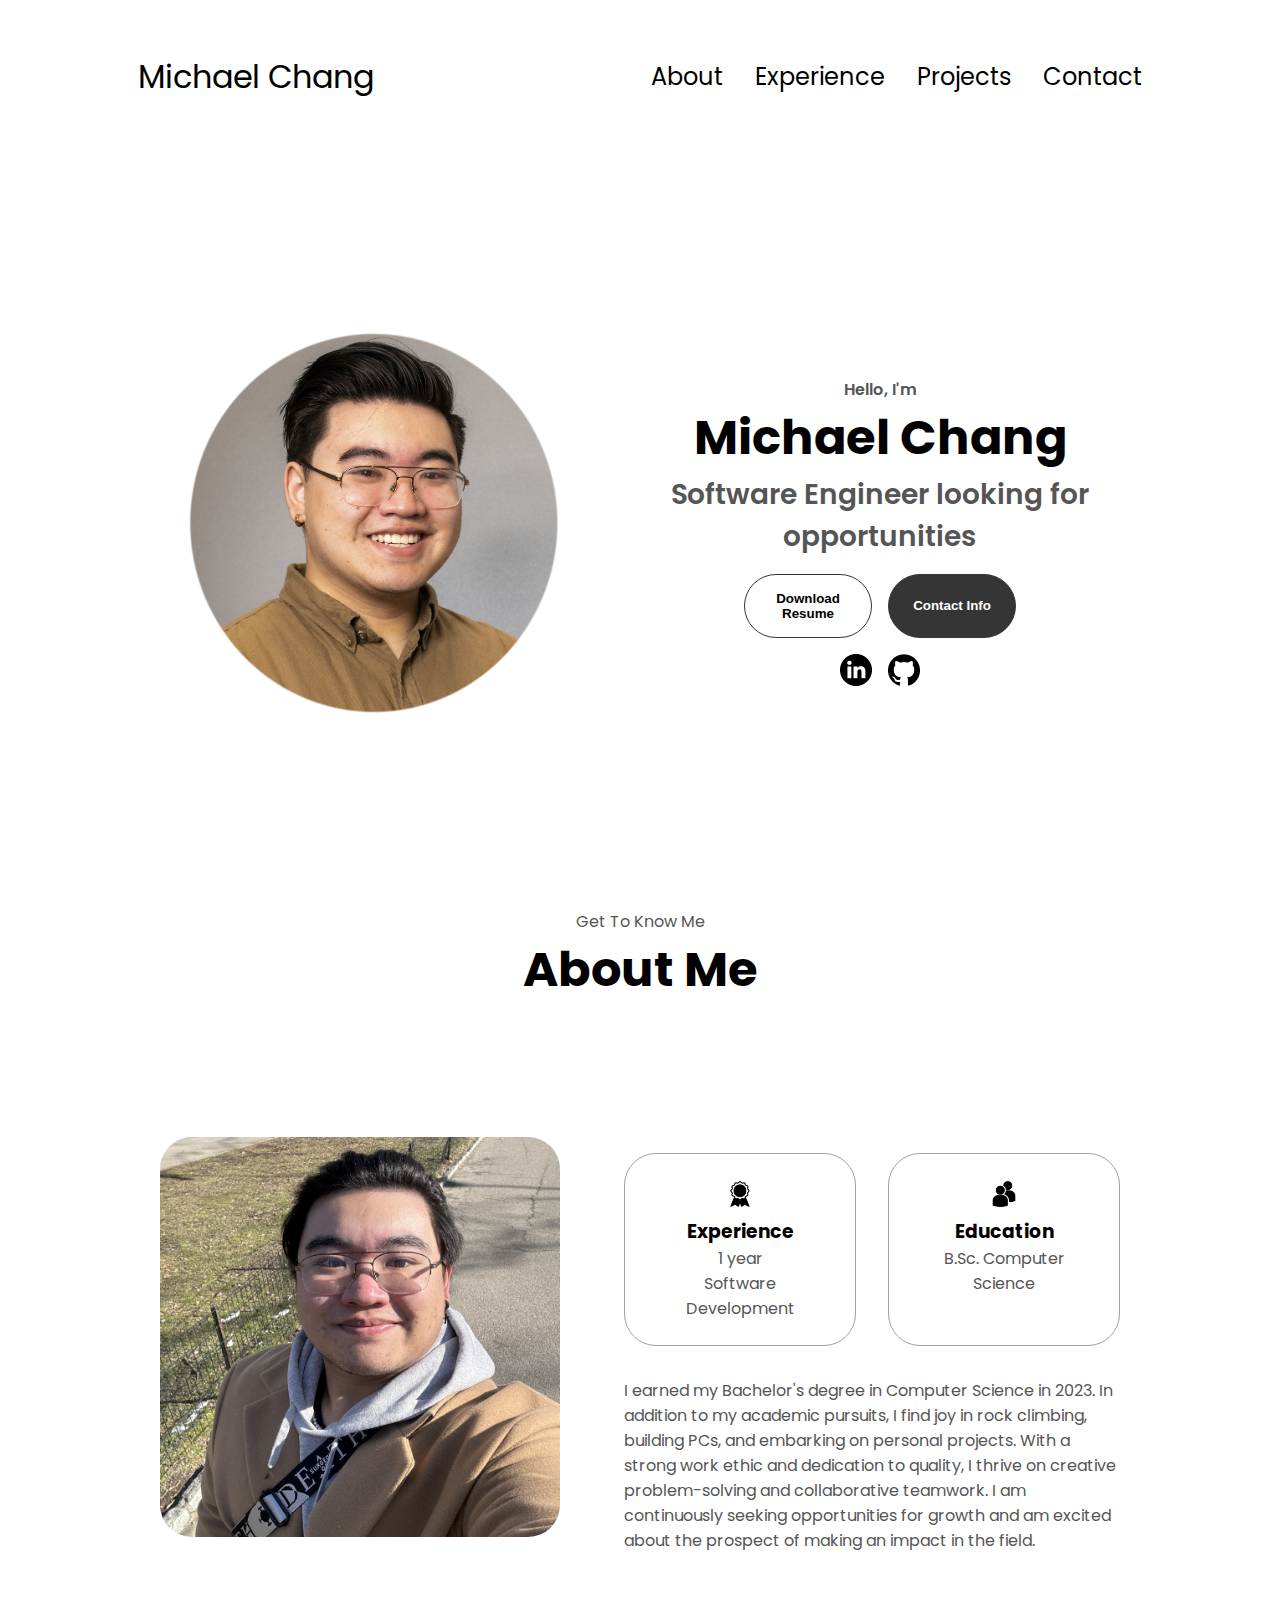
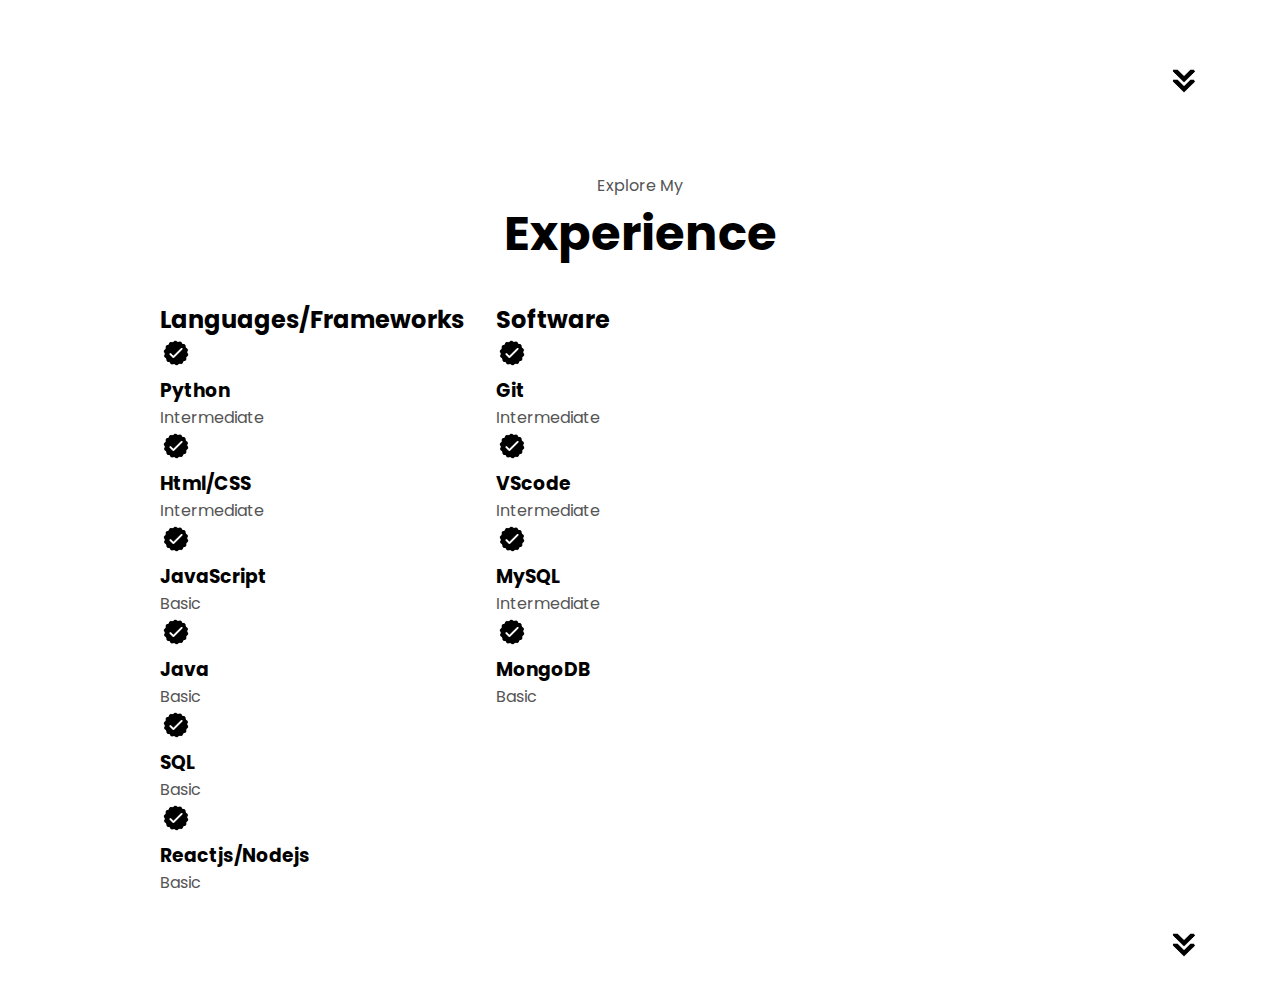
==== index.html @ 5eb2a394 "experience section code need styling" ====
<!DOCTYPE html>
<html lang="en">
  <head>
    <meta charset="UTF-8" />
    <meta name="viewport" content="width=device-width, initial-scale=1.0" />
    <title>My Portfolio</title>
    <link rel="stylesheet" href="style.css" />
    <link rel="stylesheet" href="mediaqueries.css" />
    <!--code to comeback to to make cleaner if possible 
      <script src="https://code.jquery.com/jquery-1.11.3.min.js"></script>
    <script>
      $(function () {
        $("#includeHtml").load("experience.html");
      });
    </script>
  --></head>
  <body>
    <nav id="desktop-nav">
      <div class="logo">Michael Chang</div>
      <div>
        <ul class="nav-links">
          <li><a href="#about">About</a></li>
          <li><a href="#experience">Experience</a></li>
          <li><a href="#projects">Projects</a></li>
          <li><a href="#contact">Contact</a></li>
        </ul>
      </div>
    </nav>
    <nav id="hamburger-nav">
      <div class="logo">Michael Chang</div>
      <div class="hamburger-menu">
        <div class="hamburger-icon" onclick="toggleMenu()">
          <span></span>
          <span></span>
          <span></span>
        </div>
        <div class="menu-links">
          <li><a href="#about" onclick="toggleMenu()">About</a></li>
          <li><a href="#experience" onclick="toggleMenu()">Experience</a></li>
          <li><a href="#projects" onclick="toggleMenu()">Projects</a></li>
          <li><a href="#contact" onclick="toggleMenu()">Contact</a></li>
        </div>
      </div>
    </nav>
    <section id="profile">
      <div class="section__pic">
        <img src="./assets/newprofile.png" alt="Michael Chang Profile Pic " />
      </div>
      <div class="section__text">
        <p class="section__test_p1">Hello, I'm</p>
        <h1 class="title">Michael Chang</h1>
        <p class="section__text__p2">
          Software Engineer looking for opportunities
        </p>
        <div class="btn-container">
          <button
            class="btn btn-color-2"
            onclick="window.open('./assets/SEResume.pdf')"
          >
            Download Resume
          </button>
          <button class="btn btn-color-1" onclick="location.href='./#contact'">
            Contact Info
          </button>
        </div>
        <div id="socials-contacts">
          <img
            src="./assets/linkedin.png"
            alt=" My LinkedIn profile"
            class="icon"
            onclick="location.href = 'https://www.linkedin.com/in/michaelharrisonchang/' "
          />
          <img
            src="./assets/github.png"
            alt=" My LinkedIn profile"
            class="icon"
            onclick="location.href = 'https://github.com/mhchang1024' "
          />
        </div>
      </div>
    </section>
    <section id="about">
      <p class="section__text__p1">Get To Know Me</p>
      <h1 class="title">About Me</h1>
      <div class="section-container">
        <div class="section__pic">
          <img
            src="./assets/about-filler.png"
            alt="Profile picture"
            class="about-pic"
          />
        </div>
        <div class="about-details-container">
          <div class="about-containers">
            <div class="details-container">
              <img
                src="./assets/experience.png"
                alt="experience icon"
                class="icon"
              />
              <h3>Experience</h3>
              <p>
                1 year<br />
                Software Development
              </p>
            </div>
            <div class="details-container">
              <img
                src="./assets/education.png"
                alt="experience icon"
                class="icon"
              />
              <h3>Education</h3>
              <p>B.Sc. Computer Science</p>
            </div>
          </div>
          <div class="text-container">
            <p>
              I earned my Bachelor's degree in Computer Science in 2023. In
              addition to my academic pursuits, I find joy in rock climbing,
              building PCs, and embarking on personal projects. With a strong
              work ethic and dedication to quality, I thrive on creative
              problem-solving and collaborative teamwork. I am continuously
              seeking opportunities for growth and am excited about the prospect
              of making an impact in the field.
            </p>
          </div>
        </div>
      </div>
      <img
        src="./assets/arrow.png"
        alt="Arrow Icon"
        class="icon arrow"
        onclick="location.href = './#experience'"
      />
    </section>
    <section id="experience">
      <p class="section__text__p1">Explore My</p>
      <h1 class="title">Experience</h1>
      <div class="experience-details-container">
        <div class="about-containers">
          <div class="details-containers">
            <h2 class="experience-sub-title">Languages/Frameworks</h2>
            <div class="article-container">
              <html>
                <article>
                  <img
                    src="./assets/checkmark.png"
                    alt="Experience icon"
                    class="icon"
                  />
                  <div>
                    <h3>Python</h3>
                    <p>Intermediate</p>
                  </div>
                </article>
                <article>
                  <img
                    src="./assets/checkmark.png"
                    alt="Experience icon"
                    class="icon"
                  />
                  <div>
                    <h3>Html/CSS</h3>
                    <p>Intermediate</p>
                  </div>
                </article>
                <article>
                  <img
                    src="./assets/checkmark.png"
                    alt="Experience icon"
                    class="icon"
                  />
                  <div>
                    <h3>JavaScript</h3>
                    <p>Basic</p>
                  </div>
                </article>
                <article>
                  <img
                    src="./assets/checkmark.png"
                    alt="Experience icon"
                    class="icon"
                  />
                  <div>
                    <h3>Java</h3>
                    <p>Basic</p>
                  </div>
                </article>
                <article>
                  <img
                    src="./assets/checkmark.png"
                    alt="Experience icon"
                    class="icon"
                  />
                  <div>
                    <h3>SQL</h3>
                    <p>Basic</p>
                  </div>
                </article>

                <article>
                  <img
                    src="./assets/checkmark.png"
                    alt="Experience icon"
                    class="icon"
                  />
                  <div>
                    <h3>Reactjs/Nodejs</h3>
                    <p>Basic</p>
                  </div>
                </article>
              </html>
            </div>
          </div>
          <div class="details-containers">
            <h2 class="experience-sub-title">Software</h2>
            <div class="article-container">
              <html>
                <article>
                  <img
                    src="./assets/checkmark.png"
                    alt="Experience icon"
                    class="icon"
                  />
                  <div>
                    <h3>Git</h3>
                    <p>Intermediate</p>
                  </div>
                </article>
                <article>
                  <img
                    src="./assets/checkmark.png"
                    alt="Experience icon"
                    class="icon"
                  />
                  <div>
                    <h3>VScode</h3>
                    <p>Intermediate</p>
                  </div>
                </article>
                <article>
                  <img
                    src="./assets/checkmark.png"
                    alt="Experience icon"
                    class="icon"
                  />
                  <div>
                    <h3>MySQL</h3>
                    <p>Intermediate</p>
                  </div>
                </article>
                <article>
                  <img
                    src="./assets/checkmark.png"
                    alt="Experience icon"
                    class="icon"
                  />
                  <div>
                    <h3>MongoDB</h3>
                    <p>Basic</p>
                  </div>
                </article>
              </html>
            </div>
          </div>
        </div>
      </div>
      <img
        src="./assets/arrow.png"
        alt="Arrow Icon"
        class="icon arrow"
        onclick="location.href = './#projects'"
      />
    </section>
    <script src="script.js"></script>
  </body>
</html>
---- style.css ----
/*General*/
@import url("https://fonts.googleapis.com/css2?family=Poppins:ital,wght@0,400;0,500;0,600;1,300&display=swap");

* {
  margin: 0;
  padding: 0;
}

body {
  font-family: "Poppins", sans-serif;
}

html {
  scroll-behavior: smooth;
}

p {
  color: rgb(85, 85, 85);
}

/*TRANSITION*/

a .btn {
  transition: all 300ms ease;
}

/*Desktop Nav*/

nav,
.nav-links {
  display: flex;
}

nav {
  justify-content: space-around;
  align-items: center;
  height: 17vh;
}

.nav-links {
  gap: 2rem;
  list-style: none;
  font-size: 1.5rem;
}

a {
  color: black;
  text-decoration: none;
  text-decoration-color: white;
}

a:hover {
  color: gray;
  text-decoration: underline;
  text-underline-offset: 1rem;
  text-decoration-color: rgb(151, 151, 151);
}

.logo {
  font-size: 2rem;
}

.logo:hover {
  cursor: default;
}

/* Hamburger Menu*/

#hamburger-nav {
  display: none;
}

.hamburger-menu {
  position: relative;
  display: inline-block;
}

.hamburger-icon {
  display: flex;
  flex-direction: column;
  justify-content: space-between;
  height: 24px;
  width: 30px;
  cursor: pointer;
}

.hamburger-icon span {
  width: 100%;
  height: 2px;
  background-color: black;
  transition: all 0.3 ease-in-out;
}

.menu-links {
  position: absolute;
  top: 100%;
  right: 0;
  background-color: white;
  width: fit-content;
  max-height: 0;
  overflow: hidden;
  transition: all 0.3 ease-in-out;
}

.menu-links a {
  display: block;
  padding: 10px;
  text-align: center;
  font-size: 1.5rem;
  color: black;
  text-decoration: none;
  transition: all 0.3 ease-in-out;
}

.menu-links li {
  list-style: none;
}

.menu-links.open {
  max-height: 300px;
}

.hamburger-icon.open span:first-child {
  transform: rotate(45deg) translate(10px, 5px);
}

.hamburger-icon.open span:nth-child(2) {
  opacity: 0;
}

.hamburger-icon.open span:last-child {
  transform: rotate(-45deg) translate(10px, -5px);
}

.hamburger-icon span:first-child {
  transform: none;
}
.hamburger-icon span:first-child {
  opacity: 1;
}
.hamburger-icon span:first-child {
  transform: none;
}

/*Sectoin*/

section {
  padding-top: 4vh;
  height: 96vh;
  margin: 0 10rem;
  box-sizing: border-box;
  min-height: fit-content;
}

.section-container {
  display: flex;
}

/* profile section*/

#profile {
  display: flex;
  justify-content: center;
  gap: 5rem;
  height: 80vh;
}

.section__pic {
  display: flex;
  height: 400px;
  width: 400px;
  margin: auto 0;
}

.section__text {
  align-self: center;
  text-align: center;
}
.section__text p {
  font-weight: 600;
}

.section__text__p1 {
  text-align: center;
}
.section__text__p2 {
  font-size: 1.75rem;
  margin-bottom: 1rem;
}

.title {
  font-size: 3rem;
  text-align: center;
}

#socials-contacts {
  display: flex;
  justify-content: center;
  margin-top: 1rem;
  gap: 1rem;
}

/*Icons*/

.icon {
  cursor: pointer;
  height: 2rem;
}

/*Buttons*/

.btn-container {
  display: flex;
  justify-content: center;
  gap: 1rem;
}

.btn {
  font-weight: 600;
  transition: all 300ms ease;
  padding: 1rem;
  width: 8rem;
  border-radius: 2rem;
}

.btn-color-1,
.btn-color-2 {
  border: rgb(53, 53, 53) 0.1rem solid;
}

.btn-color-1:hover,
.btn-color-2:hover {
  cursor: pointer;
}

.btn-color-1,
.btn-color-2:hover {
  background-color: rgb(53, 53, 53);
  color: white;
}

.btn-color-1:hover {
  background: rgb(0, 0, 0);
}

.btn-color-2 {
  background: none;
}

.btn-color-2:hover {
  border: rgb(255, 255, 255) 0.1rem solid;
}

.btn-container {
  gap: 1rem;
}

/*about section*/

#about {
  position: relative;
}

.about-containers {
  gap: 2rem;
  margin-bottom: 2rem;
  margin-top: 2rem;
}

.about-details-container {
  justify-content: center;
  flex-direction: column;
}

.about-containers,
.about-details-container {
  display: flex;
}

.about-pic {
  border-radius: 2rem;
}

.arrow {
  position: absolute;
  right: -5rem;
  bottom: 2.5rem;
}

.details-container {
  padding: 1.5rem;
  flex: 1;
  background: white;
  border-radius: 2rem;
  border: rgb(53, 53, 53) 0.1rem solid;
  border-color: rgb(163, 163, 163);
  text-align: center;
}

.section-container{
  gap: 4rem;
  height: 80%;
}

/*Experience Section*/

#experience{
  position: relative;
}
---- mediaqueries.css ----
@media screen and (max-width: 1200px) {
    #desktop-nav {
       display: none;
        
    }
    #hamburger-nav{
        display: flex;

    }    
}
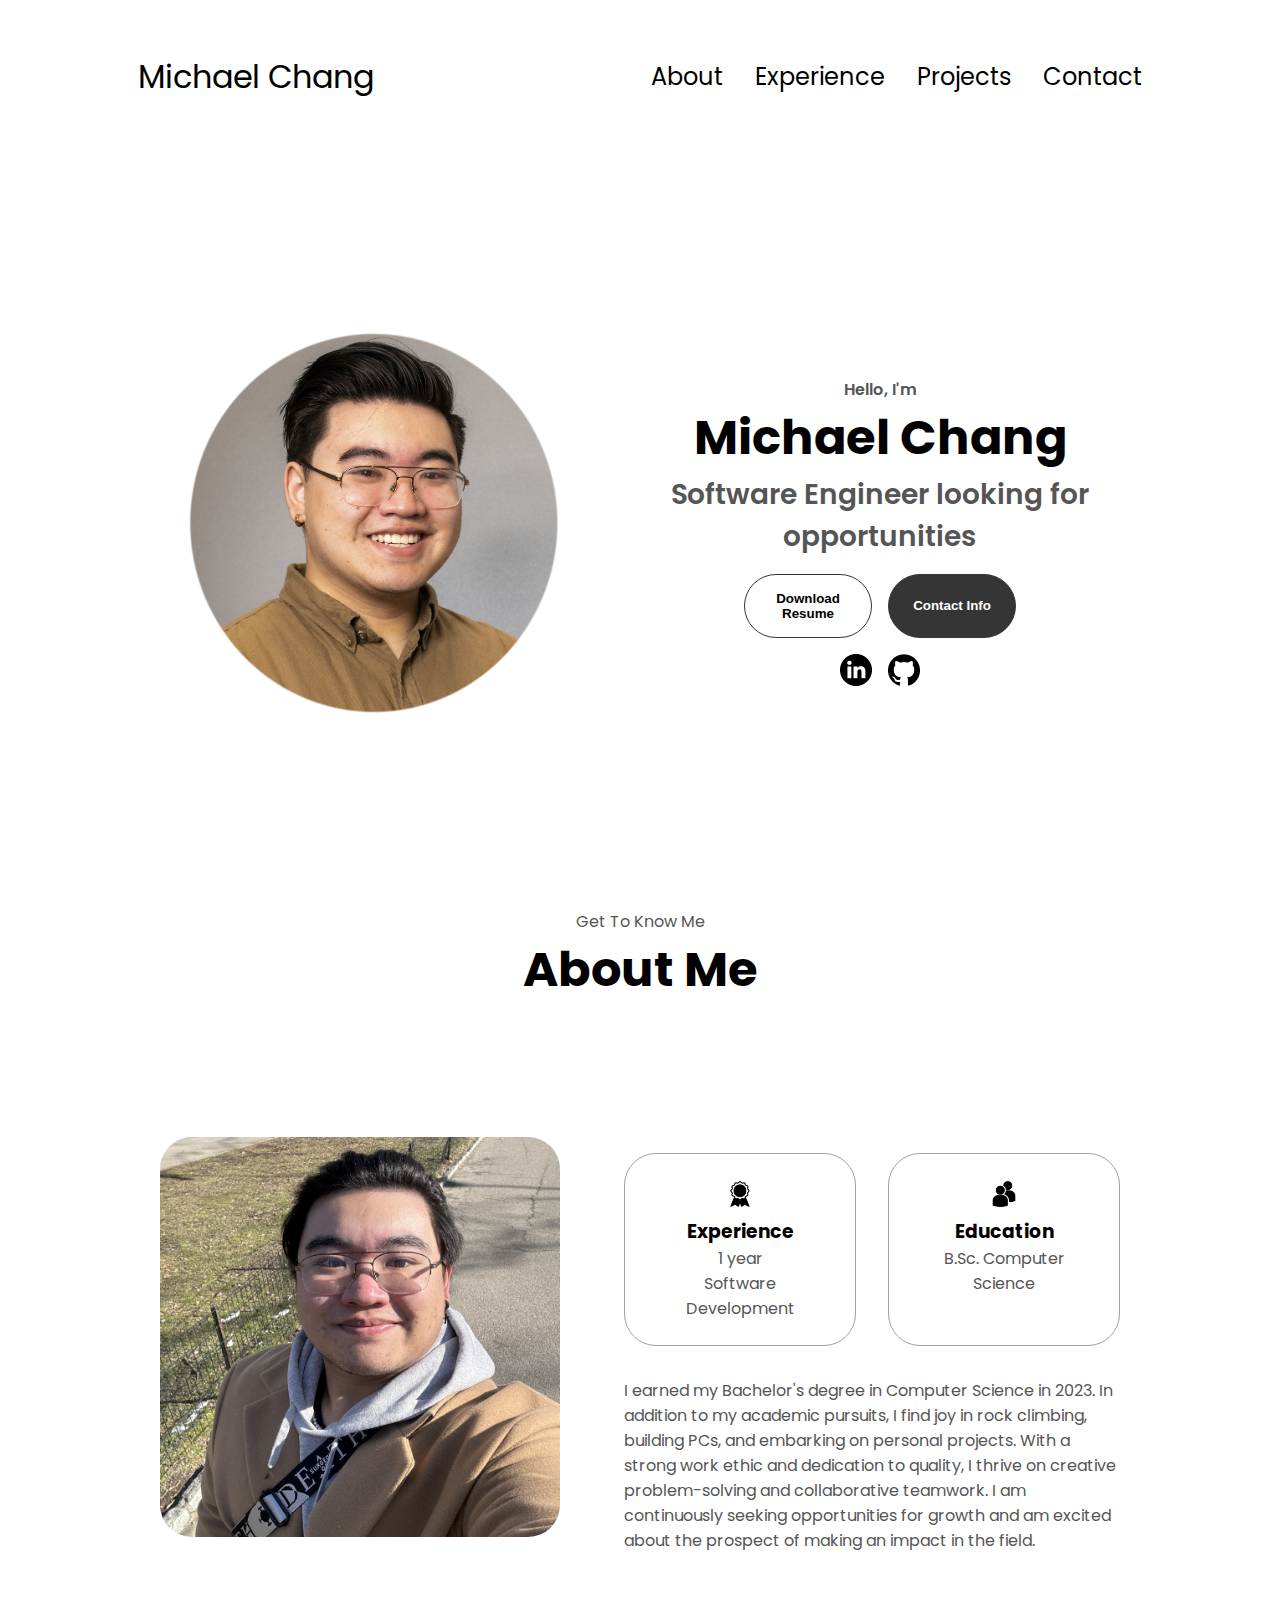
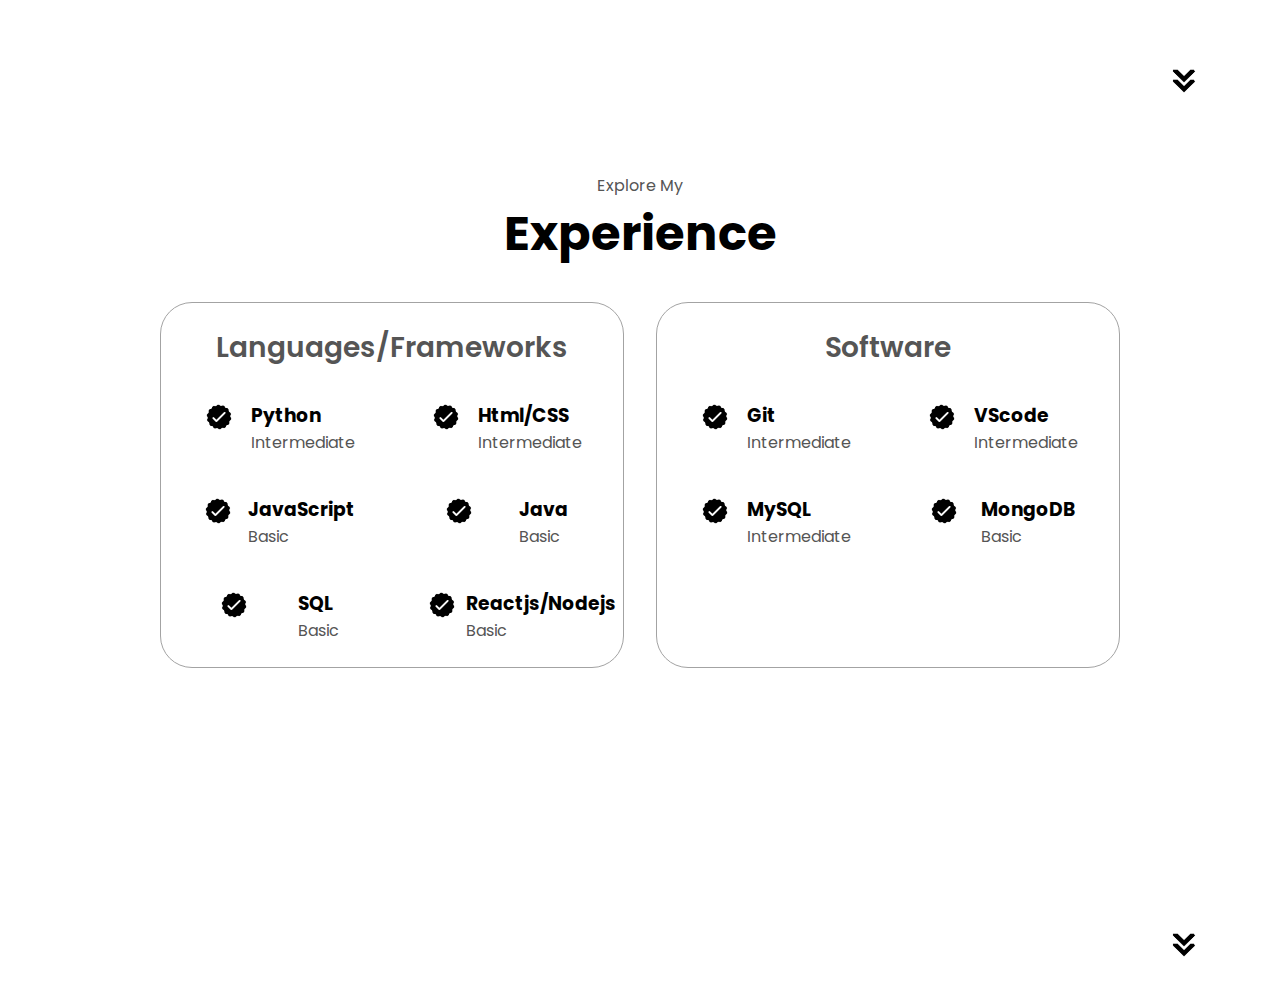
==== commit 687bf68b: "addding styling to experience but need to fix" ====
--- a/index.html
+++ b/index.html
@@ -139,7 +139,7 @@
       <h1 class="title">Experience</h1>
       <div class="experience-details-container">
         <div class="about-containers">
-          <div class="details-containers">
+          <div class="details-container">
             <h2 class="experience-sub-title">Languages/Frameworks</h2>
             <div class="article-container">
               <html>
@@ -213,7 +213,7 @@
               </html>
             </div>
           </div>
-          <div class="details-containers">
+          <div class="details-container">
             <h2 class="experience-sub-title">Software</h2>
             <div class="article-container">
               <html>
--- a/style.css
+++ b/style.css
@@ -308,3 +308,34 @@
   position: relative;
 }
 
+.experience-sub-title{
+  color: rgb(85, 85, 85);
+  font-weight: 600;
+  font-size: 1.75rem;
+  margin-bottom: 2rem;
+}
+
+.experience-details-container{
+  display: flex;
+  justify-content: center;
+  flex-direction: column;
+}
+
+.article-container{
+  display: flex;
+  text-align: initial;
+  flex-wrap: wrap;
+  flex-direction: row;
+  gap: 2.5rem;
+  justify-content: space-around;
+}
+
+article{
+  display: flex;
+  width: 10rem;
+  justify-content: space-around;
+  gap: 0.5rem;
+}
+article .icon{
+  cursor: default;
+}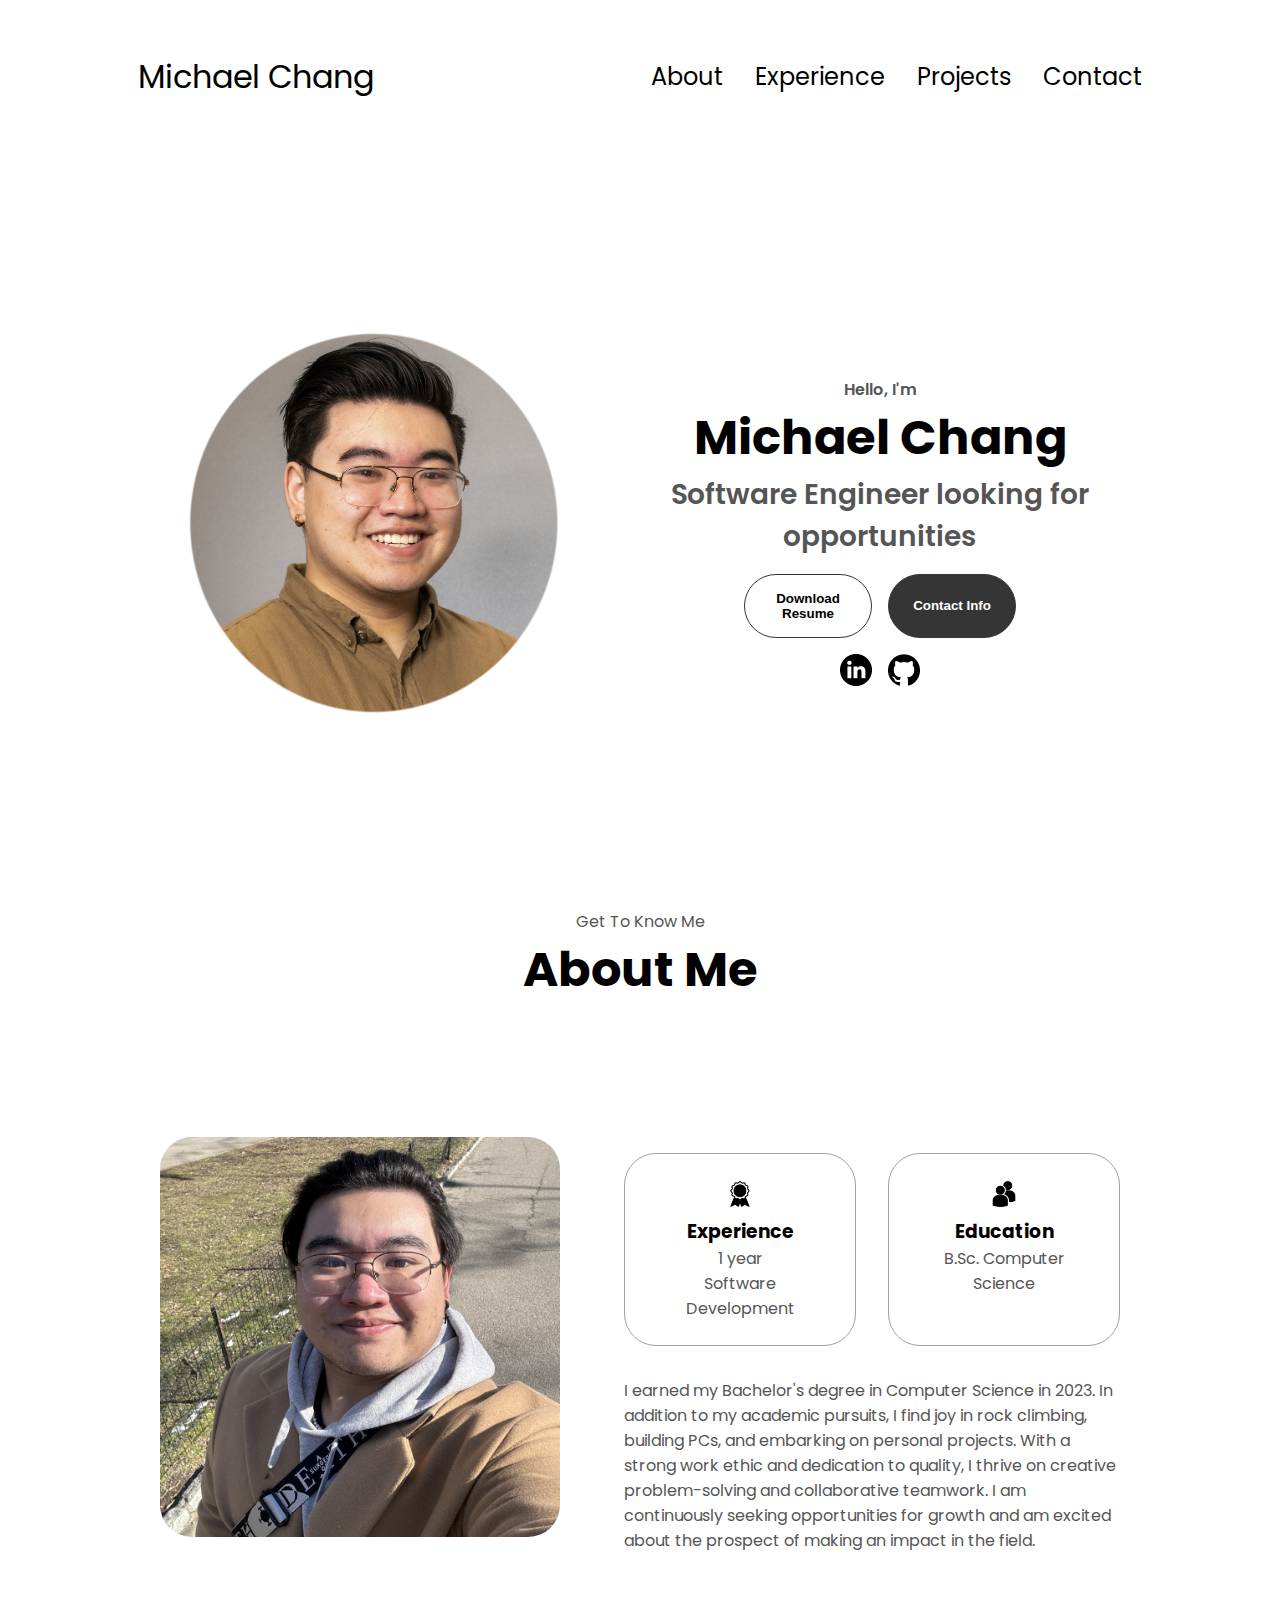
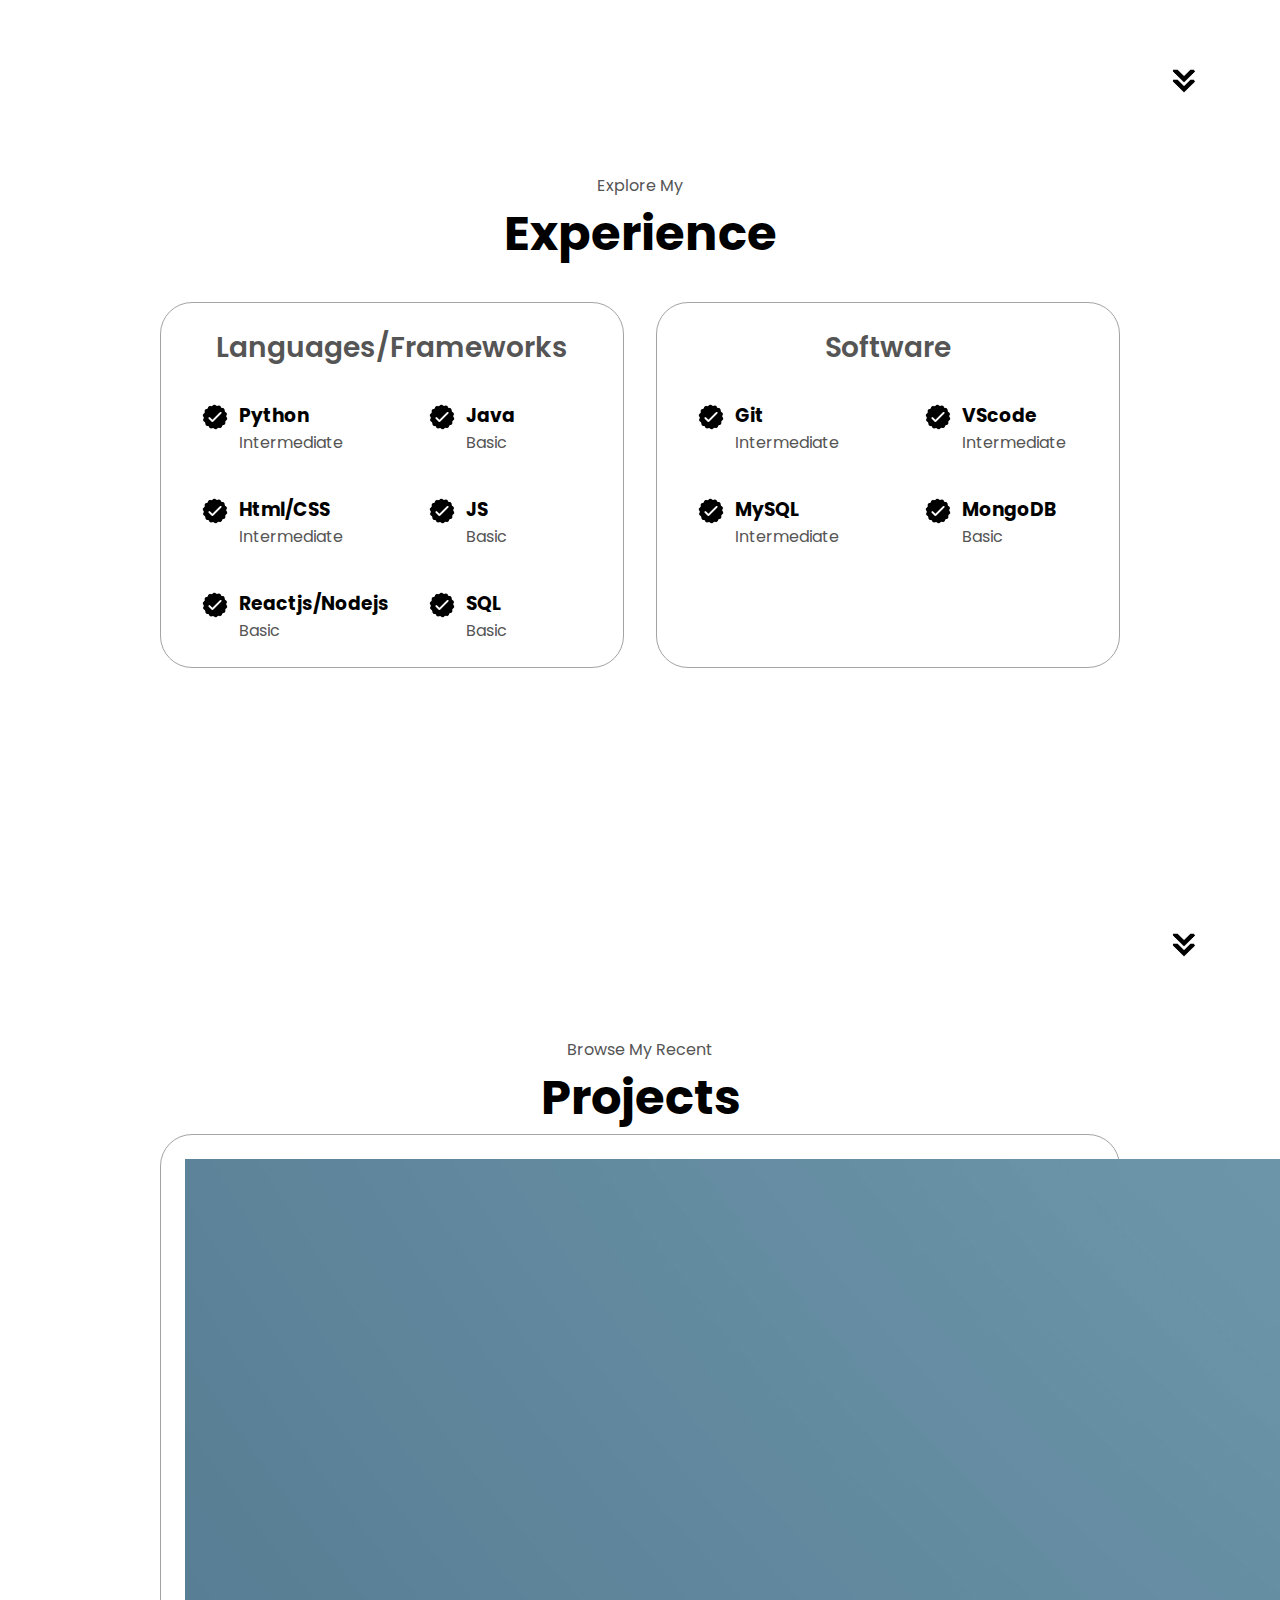
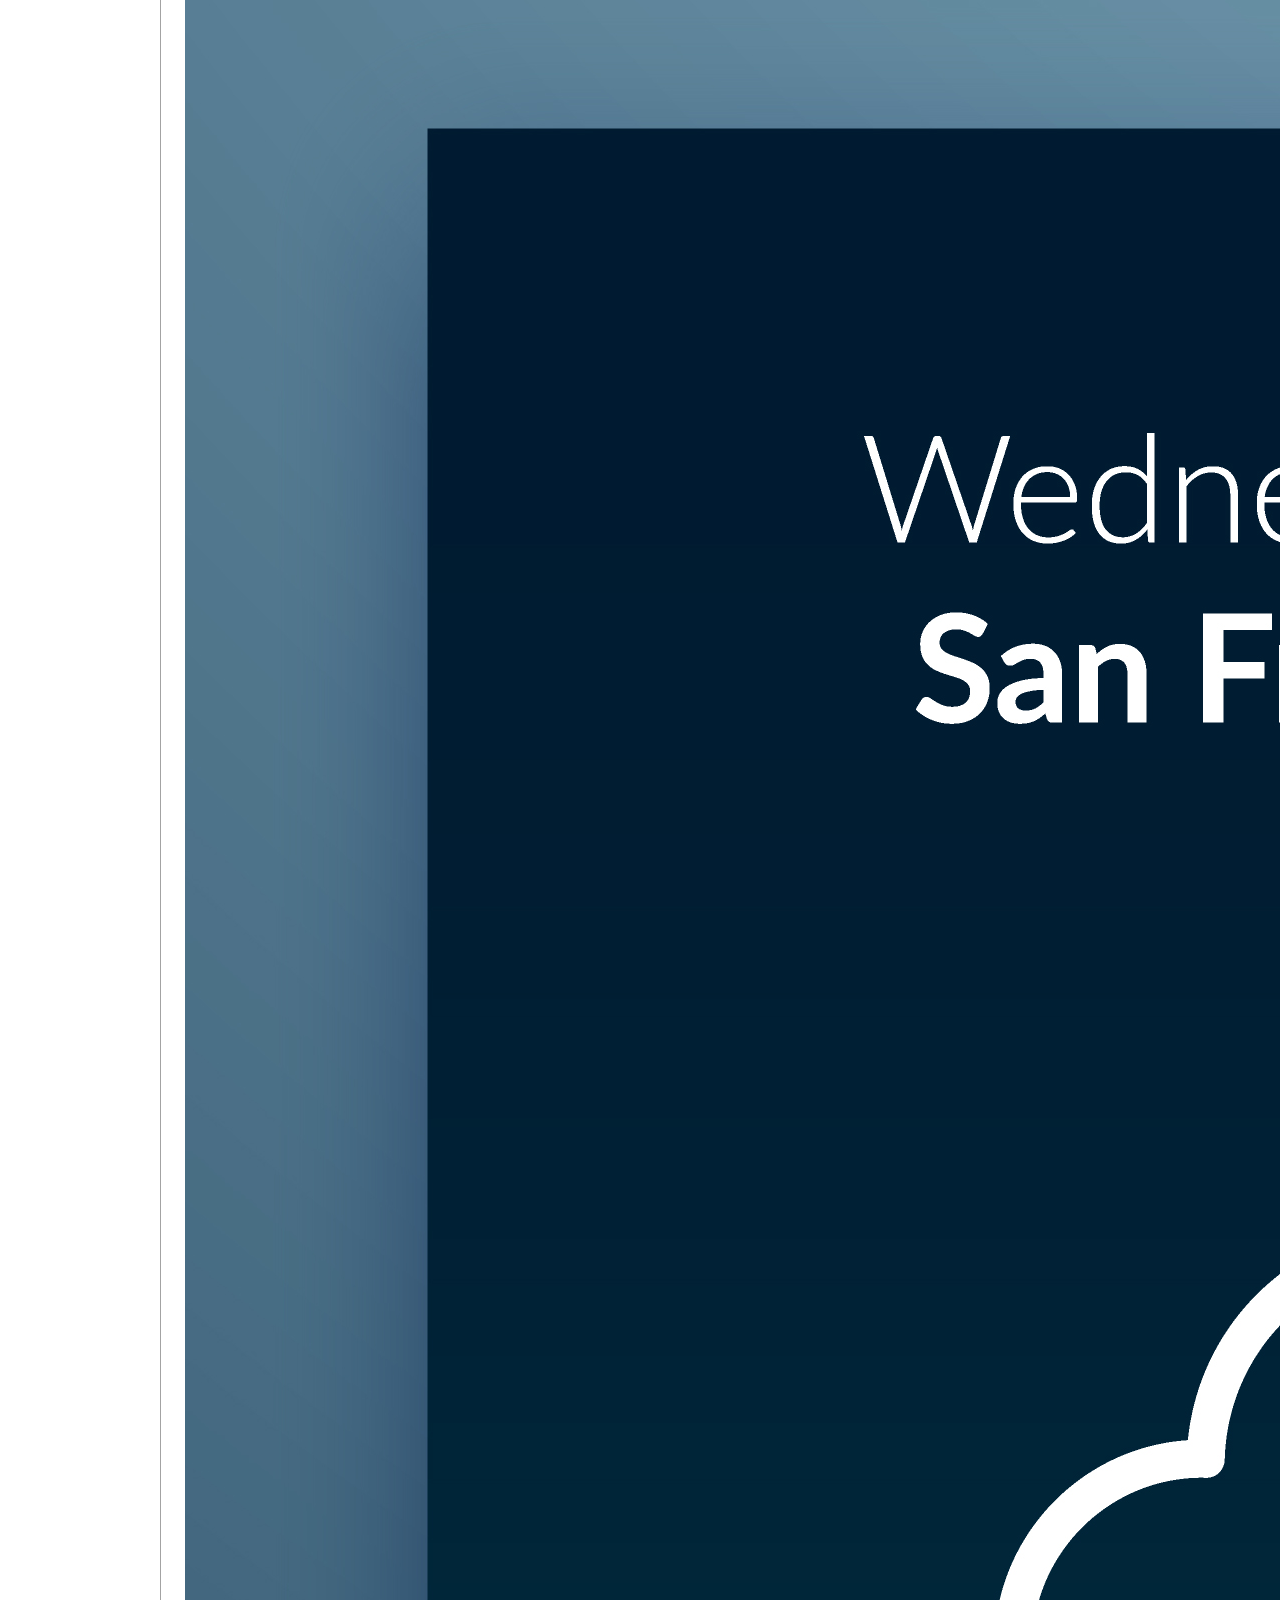
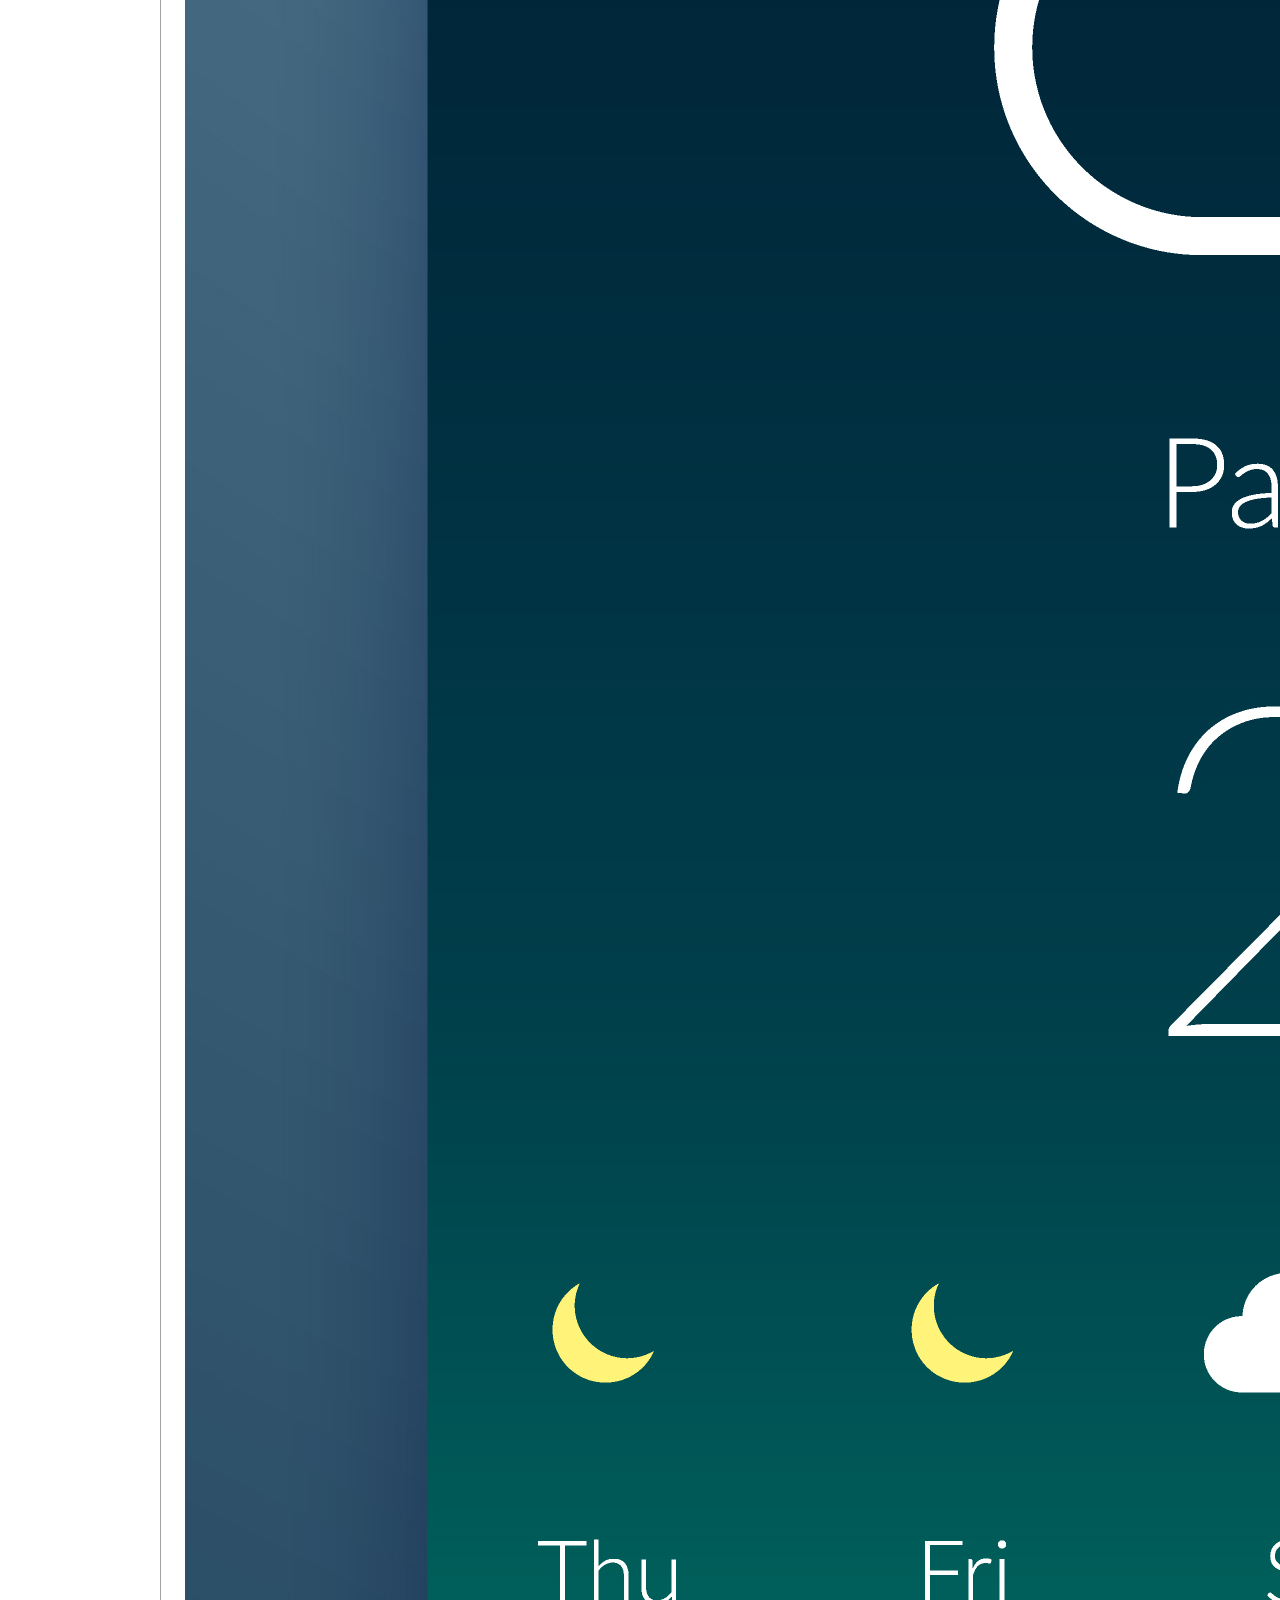
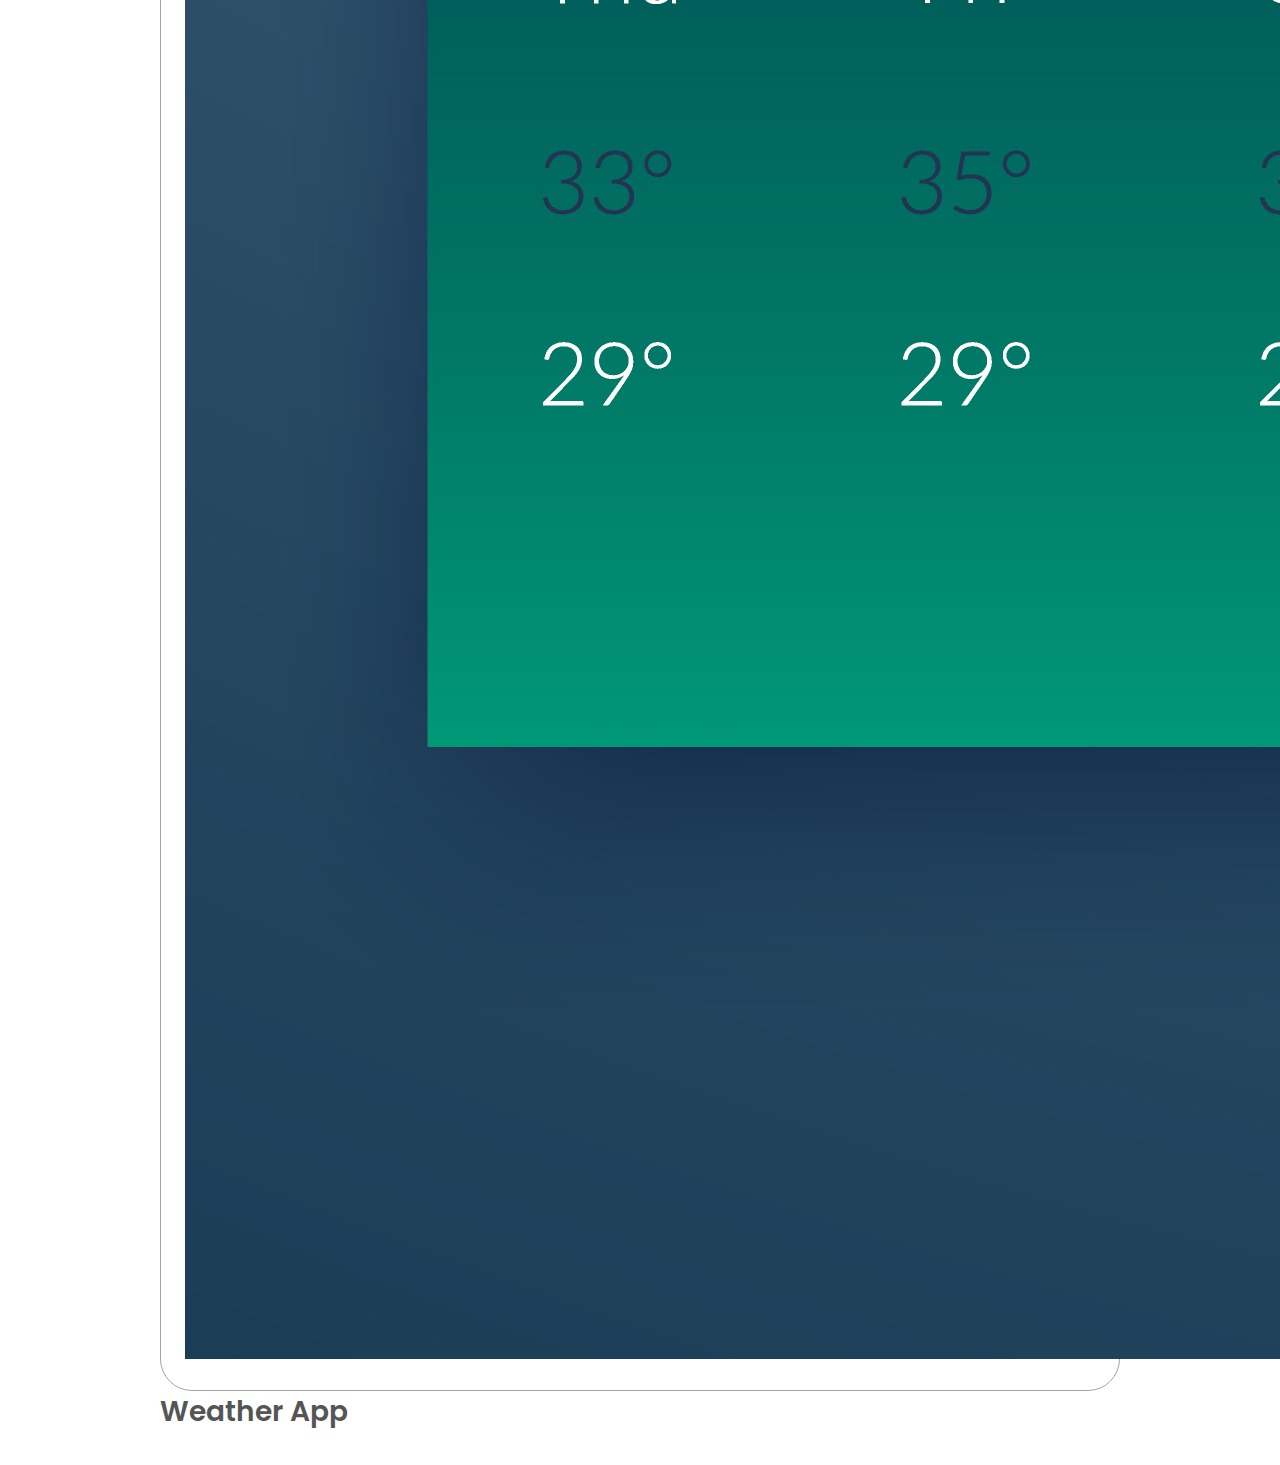
==== commit 9327484b: "adding imafes for projets" ====
--- a/index.html
+++ b/index.html
@@ -3,7 +3,7 @@
   <head>
     <meta charset="UTF-8" />
     <meta name="viewport" content="width=device-width, initial-scale=1.0" />
-    <title>My Portfolio</title>
+    <title>Michaels Changs Portfolio</title>
     <link rel="stylesheet" href="style.css" />
     <link rel="stylesheet" href="mediaqueries.css" />
     <!--code to comeback to to make cleaner if possible 
@@ -142,126 +142,121 @@
           <div class="details-container">
             <h2 class="experience-sub-title">Languages/Frameworks</h2>
             <div class="article-container">
-              <html>
-                <article>
-                  <img
-                    src="./assets/checkmark.png"
-                    alt="Experience icon"
-                    class="icon"
-                  />
-                  <div>
-                    <h3>Python</h3>
-                    <p>Intermediate</p>
-                  </div>
-                </article>
-                <article>
-                  <img
-                    src="./assets/checkmark.png"
-                    alt="Experience icon"
-                    class="icon"
-                  />
-                  <div>
-                    <h3>Html/CSS</h3>
-                    <p>Intermediate</p>
-                  </div>
-                </article>
-                <article>
-                  <img
-                    src="./assets/checkmark.png"
-                    alt="Experience icon"
-                    class="icon"
-                  />
-                  <div>
-                    <h3>JavaScript</h3>
-                    <p>Basic</p>
-                  </div>
-                </article>
-                <article>
-                  <img
-                    src="./assets/checkmark.png"
-                    alt="Experience icon"
-                    class="icon"
-                  />
-                  <div>
-                    <h3>Java</h3>
-                    <p>Basic</p>
-                  </div>
-                </article>
-                <article>
-                  <img
-                    src="./assets/checkmark.png"
-                    alt="Experience icon"
-                    class="icon"
-                  />
-                  <div>
-                    <h3>SQL</h3>
-                    <p>Basic</p>
-                  </div>
-                </article>
-
-                <article>
-                  <img
-                    src="./assets/checkmark.png"
-                    alt="Experience icon"
-                    class="icon"
-                  />
-                  <div>
-                    <h3>Reactjs/Nodejs</h3>
-                    <p>Basic</p>
-                  </div>
-                </article>
-              </html>
+              <article>
+                <img
+                  src="./assets/checkmark.png"
+                  alt="Experience icon"
+                  class="icon"
+                />
+                <div>
+                  <h3>Python</h3>
+                  <p>Intermediate</p>
+                </div>
+              </article>
+              <article>
+                <img
+                  src="./assets/checkmark.png"
+                  alt="Experience icon"
+                  class="icon"
+                />
+                <div>
+                  <h3>Java</h3>
+                  <p>Basic</p>
+                </div>
+              </article>
+              <article>
+                <img
+                  src="./assets/checkmark.png"
+                  alt="Experience icon"
+                  class="icon"
+                />
+                <div>
+                  <h3>Html/CSS</h3>
+                  <p>Intermediate</p>
+                </div>
+              </article>
+              <article>
+                <img
+                  src="./assets/checkmark.png"
+                  alt="Experience icon"
+                  class="icon"
+                />
+                <div>
+                  <h3>JS</h3>
+                  <p>Basic</p>
+                </div>
+              </article>
+              <article>
+                <img
+                  src="./assets/checkmark.png"
+                  alt="Experience icon"
+                  class="icon"
+                />
+                <div>
+                  <h3>Reactjs/Nodejs</h3>
+                  <p>Basic</p>
+                </div>
+              </article>
+              <article>
+                <img
+                  src="./assets/checkmark.png"
+                  alt="Experience icon"
+                  class="icon"
+                />
+                <div>
+                  <h3>SQL</h3>
+                  <p>Basic</p>
+                </div>
+              </article>
             </div>
           </div>
           <div class="details-container">
             <h2 class="experience-sub-title">Software</h2>
             <div class="article-container">
-              <html>
-                <article>
-                  <img
-                    src="./assets/checkmark.png"
-                    alt="Experience icon"
-                    class="icon"
-                  />
-                  <div>
-                    <h3>Git</h3>
-                    <p>Intermediate</p>
-                  </div>
-                </article>
-                <article>
-                  <img
-                    src="./assets/checkmark.png"
-                    alt="Experience icon"
-                    class="icon"
-                  />
-                  <div>
-                    <h3>VScode</h3>
-                    <p>Intermediate</p>
-                  </div>
-                </article>
-                <article>
-                  <img
-                    src="./assets/checkmark.png"
-                    alt="Experience icon"
-                    class="icon"
-                  />
-                  <div>
-                    <h3>MySQL</h3>
-                    <p>Intermediate</p>
-                  </div>
-                </article>
-                <article>
-                  <img
-                    src="./assets/checkmark.png"
-                    alt="Experience icon"
-                    class="icon"
-                  />
-                  <div>
-                    <h3>MongoDB</h3>
-                    <p>Basic</p>
-                  </div>
-                </article>
-              </html>
+              <article>
+                <img
+                  src="./assets/checkmark.png"
+                  alt="Experience icon"
+                  class="icon"
+                />
+                <div>
+                  <h3>Git</h3>
+                  <p>Intermediate</p>
+                </div>
+              </article>
+              <article>
+                <img
+                  src="./assets/checkmark.png"
+                  alt="Experience icon"
+                  class="icon"
+                />
+                <div>
+                  <h3>VScode</h3>
+                  <p>Intermediate</p>
+                </div>
+              </article>
+              <article>
+                <img
+                  src="./assets/checkmark.png"
+                  alt="Experience icon"
+                  class="icon"
+                />
+                <div>
+                  <h3>MySQL</h3>
+                  <p>Intermediate</p>
+                </div>
+              </article>
+              <article>
+                <img
+                  src="./assets/checkmark.png"
+                  alt="Experience icon"
+                  class="icon"
+                />
+                <div>
+                  <h3>MongoDB</h3>
+                  <p>Basic</p>
+                </div>
+              </article>
             </div>
           </div>
         </div>
@@ -273,6 +268,20 @@
         onclick="location.href = './#projects'"
       />
     </section>
+    <section id="projects">
+      <p class="section__text__p1">Browse My Recent</p>
+      <h1 class="title">Projects</h1>
+      <div class="experience-details-container">
+        <div class="details-container color-container">
+          <img
+            src="./assets/Weather-app.jpg"
+            alt="Weather App"
+            class="project-img"
+          />
+        </div>
+        <h2 class="experience-sub-title project-title"> Weather App</h2>
+      </div>
+    </section>
     <script src="script.js"></script>
   </body>
 </html>
--- a/style.css
+++ b/style.css
@@ -336,6 +336,11 @@
   justify-content: space-around;
   gap: 0.5rem;
 }
+article h3{
+  width: 8rem;
+}
 article .icon{
   cursor: default;
-}+}
+
+/*Projects Section*/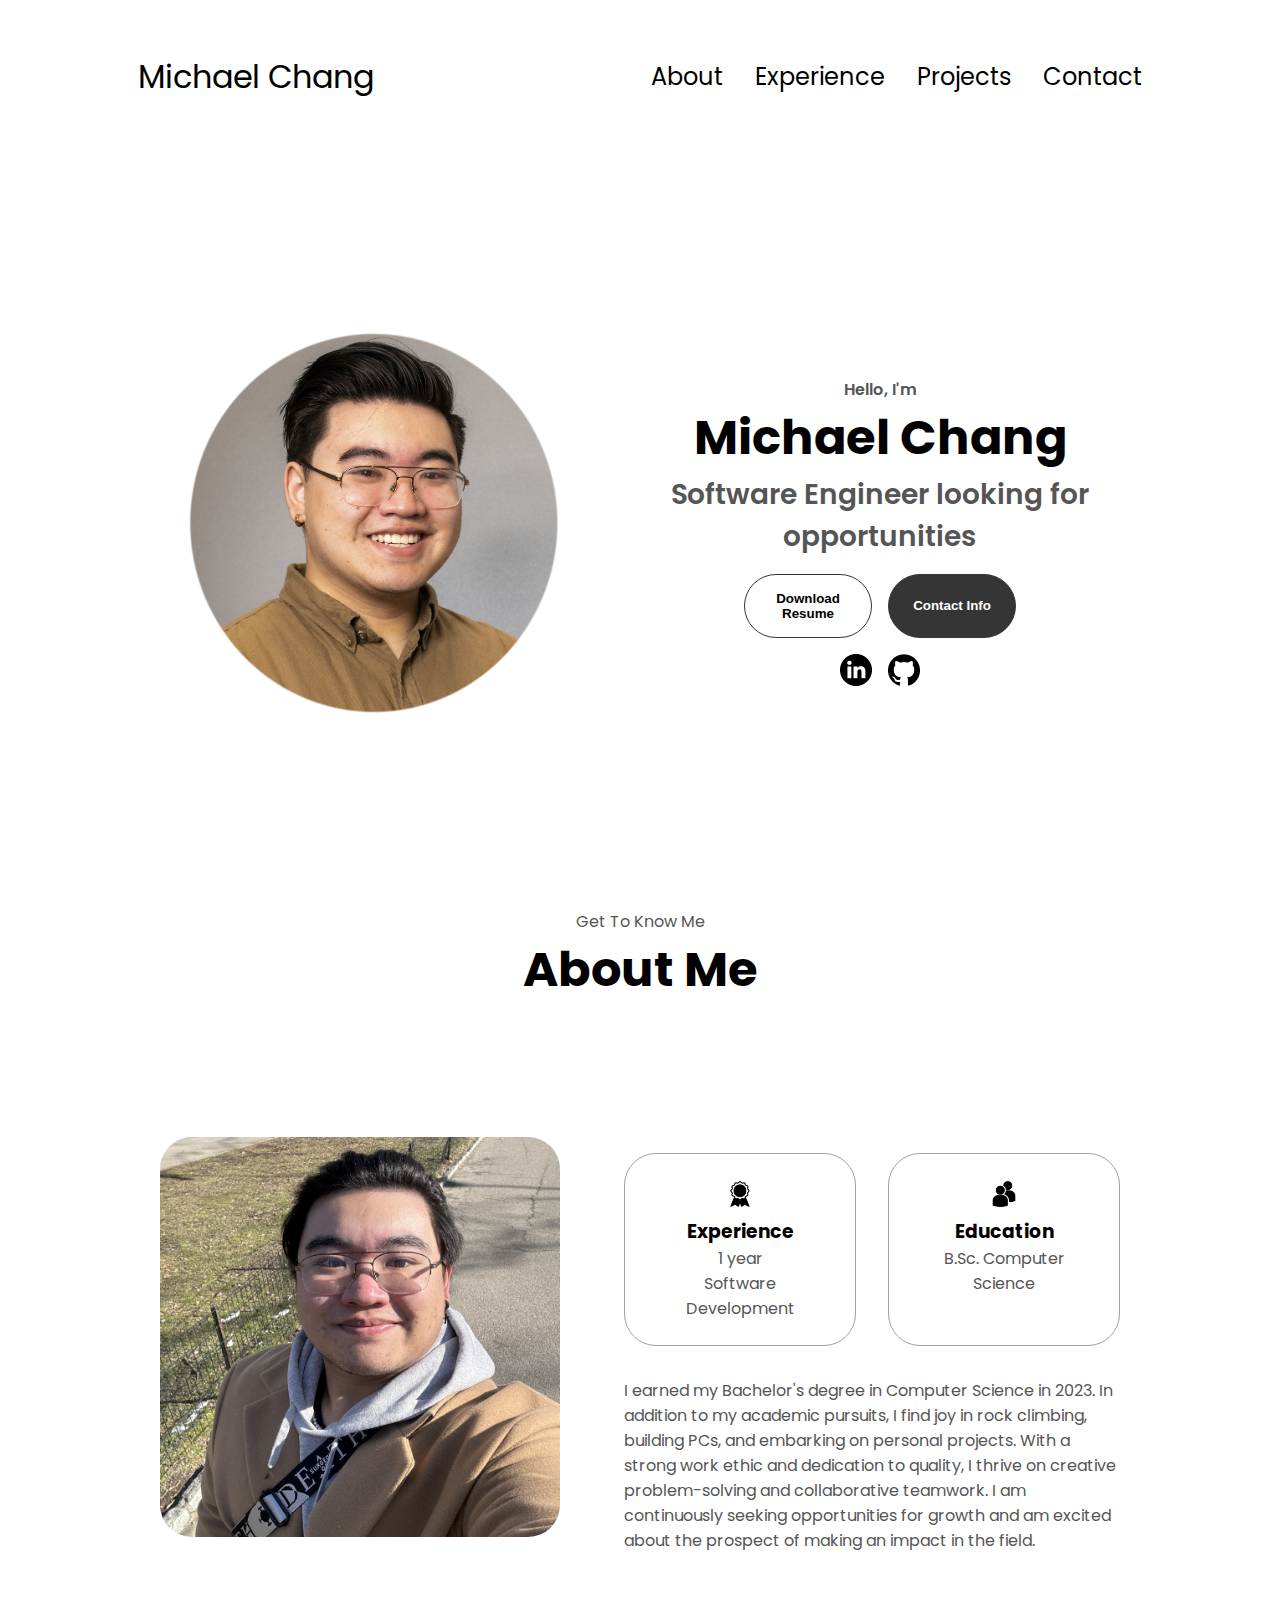
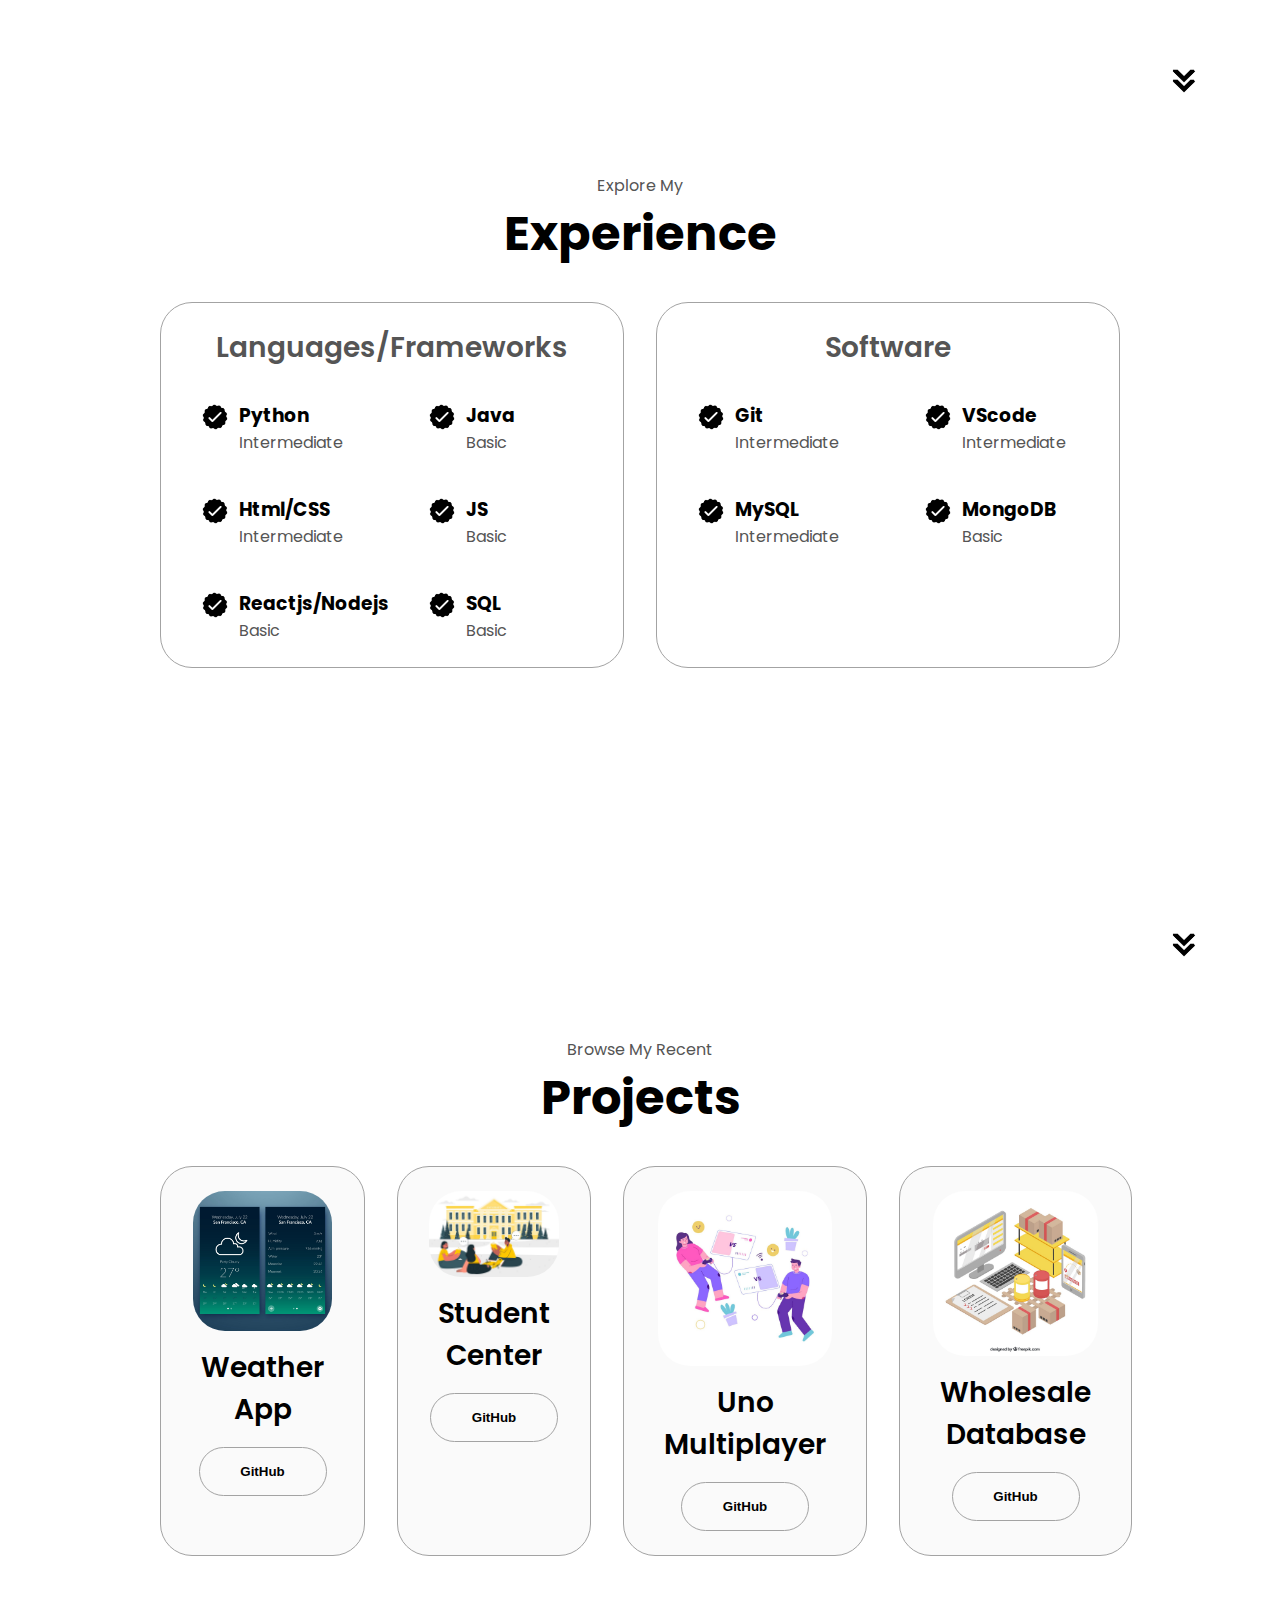
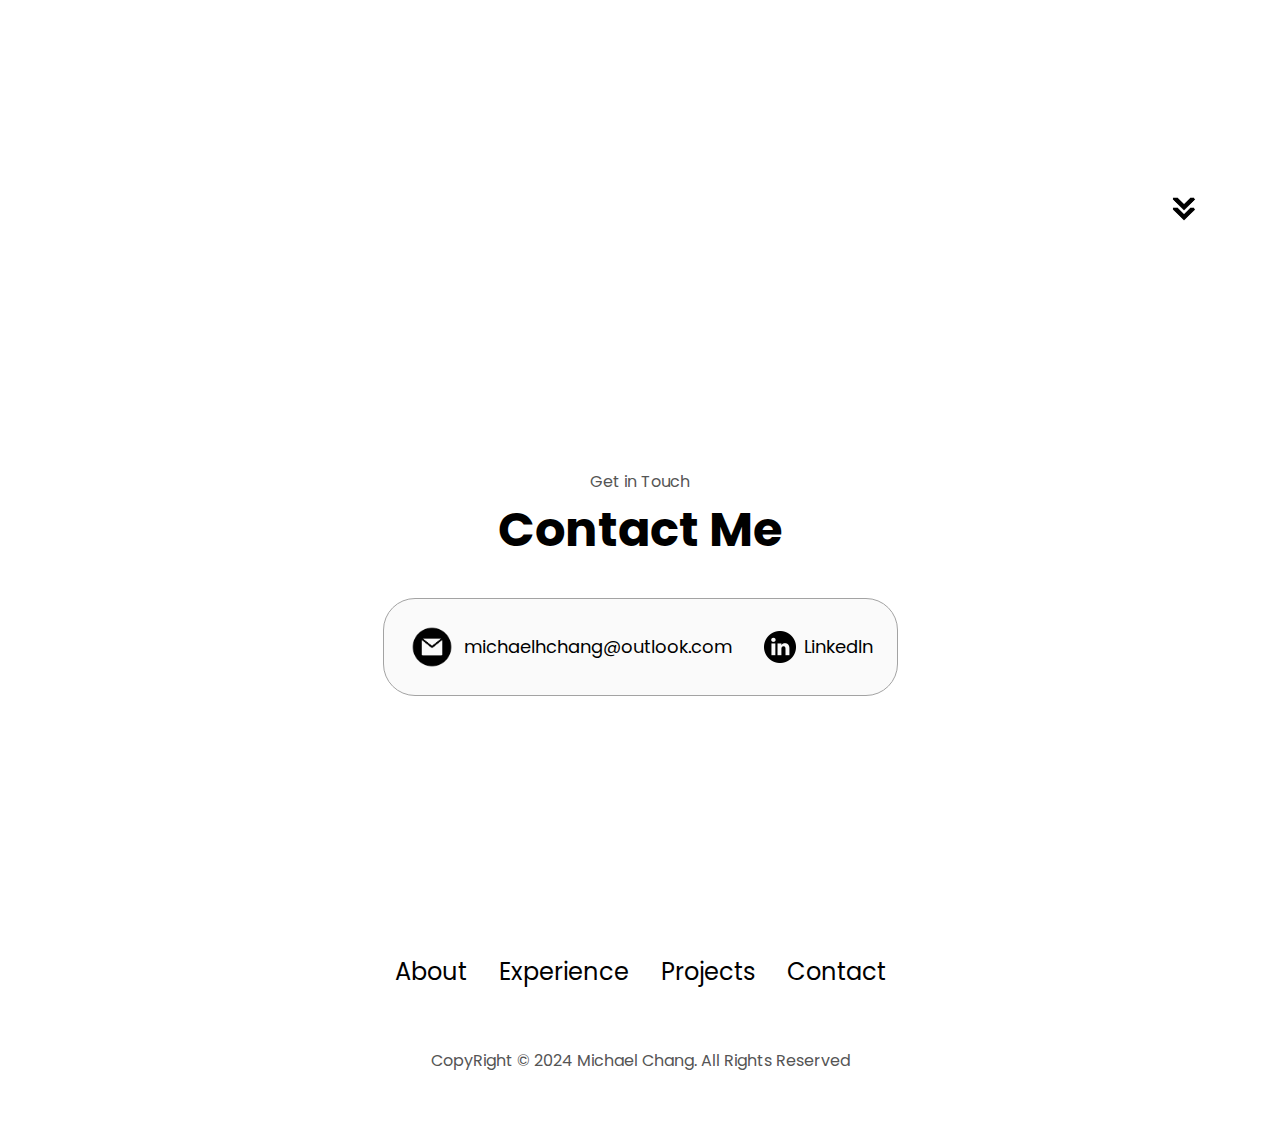
==== commit 4a90be28: "html file done" ====
--- a/index.html
+++ b/index.html
@@ -272,16 +272,156 @@
       <p class="section__text__p1">Browse My Recent</p>
       <h1 class="title">Projects</h1>
       <div class="experience-details-container">
-        <div class="details-container color-container">
+        <div class="about-containers">
+          <div class="details-container color-container">
+            <div class="article-container">
+              <img
+                src="./assets/Weather-app-re.jpg"
+                alt="Weather App"
+                class="project-img"
+              />
+            </div>
+            <h2 class="experience-sub-title project-title">Weather App</h2>
+            <div class="btn-container">
+              <button
+                class="btn btn-color-2 project-btn"
+                onclick=" location.href='https://github.com/mhchang1024/Weather-app'"
+              >
+                GitHub
+              </button>
+              <!--<button
+            class="btn btn-color-2 project-btn"
+            onclick=" location.href='https://github.com/mhchang1024/Weather-app'"
+          >
+            Live Demo
+          </button>-->
+            </div>
+          </div>
+          <div class="details-container color-container">
+            <div class="article-container">
+              <img
+                src="./assets/Student-center-re.jpg"
+                alt="Weather App"
+                class="project-img"
+              />
+            </div>
+            <h2 class="experience-sub-title project-title">Student Center</h2>
+            <div class="btn-container">
+              <button
+                class="btn btn-color-2 project-btn"
+                onclick=" location.href='https://github.com/mhchang1024/Weather-app'"
+              >
+                GitHub
+              </button>
+              <!--<button
+            class="btn btn-color-2 project-btn"
+            onclick=" location.href='https://github.com/mhchang1024/Weather-app'"
+          >
+            Live Demo
+          </button>-->
+            </div>
+          </div>
+          <div class="details-container color-container">
+            <div class="article-container">
+              <img
+                src="./assets/multiplayer-game-re.jpg"
+                alt="Weather App"
+                class="project-img"
+              />
+            </div>
+            <h2 class="experience-sub-title project-title">Uno Multiplayer</h2>
+            <div class="btn-container">
+              <button
+                class="btn btn-color-2 project-btn"
+                onclick=" location.href='https://github.com/mhchang1024/Weather-app'"
+              >
+                GitHub
+              </button>
+              <!--<button
+            class="btn btn-color-2 project-btn"
+            onclick=" location.href='https://github.com/mhchang1024/Weather-app'"
+          >
+            Live Demo
+          </button>-->
+            </div>
+          </div>
+          <div class="details-container color-container">
+            <div class="article-container">
+              <img
+                src="./assets/Wholesale-db-re.jpg"
+                alt="Weather App"
+                class="project-img"
+              />
+            </div>
+            <h2 class="experience-sub-title project-title">
+              Wholesale Database
+            </h2>
+            <div class="btn-container">
+              <button
+                class="btn btn-color-2 project-btn"
+                onclick=" location.href='https://github.com/mhchang1024/Weather-app'"
+              >
+                GitHub
+              </button>
+              <!--<button
+            class="btn btn-color-2 project-btn"
+            onclick=" location.href='https://github.com/mhchang1024/Weather-app'"
+          >
+            Live Demo
+          </button>-->
+            </div>
+          </div>
+        </div>
+      </div>
+      <img
+        src="./assets/arrow.png"
+        alt="Arrow Icon"
+        class="icon arrow"
+        onclick="location.href = './#contact'"
+      />
+    </section>
+    <section id="contact">
+      <p class="section__text__p1">Get in Touch</p>
+      <h1 class="title">Contact Me</h1>
+      <div class="contact-info-upper-container">
+        <div class="contact-info-container">
           <img
-            src="./assets/Weather-app.jpg"
-            alt="Weather App"
-            class="project-img"
+            src="./assets/email.png"
+            alt="Email icon"
+            class="icon contact-icon email-icon"
           />
-        </div>
-        <h2 class="experience-sub-title project-title"> Weather App</h2>
+          <p>
+            <a href="mailto:michaelhchang@outlook.com">
+              michaelhchang@outlook.com</a
+            >
+          </p>
+        </div>
+        <div class="contact-info-container">
+          <img
+            src="./assets/linkedin.png"
+            alt="linkedin icon"
+            class="icon contact-icon"
+          />
+          <p>
+            <a href="https://www.linkedin.com/in/michaelharrisonchang/">
+              LinkedIn</a
+            >
+          </p>
+        </div>
+        
       </div>
     </section>
+    <footer>
+      <nav>
+        <div class="nav-links">
+          <li><a href="#about">About</a></li>
+          <li><a href="#experience">Experience</a></li>
+          <li><a href="#projects">Projects</a></li>
+          <li><a href="#contact">Contact</a></li>
+        </div>
+      </nav>
+      <p>CopyRight &#169; 2024 Michael Chang. All Rights Reserved</p>
+    </footer>
     <script src="script.js"></script>
   </body>
 </html>
--- a/style.css
+++ b/style.css
@@ -297,31 +297,31 @@
   text-align: center;
 }
 
-.section-container{
+.section-container {
   gap: 4rem;
   height: 80%;
 }
 
 /*Experience Section*/
 
-#experience{
+#experience {
   position: relative;
 }
 
-.experience-sub-title{
+.experience-sub-title {
   color: rgb(85, 85, 85);
   font-weight: 600;
   font-size: 1.75rem;
   margin-bottom: 2rem;
 }
 
-.experience-details-container{
+.experience-details-container {
   display: flex;
   justify-content: center;
   flex-direction: column;
 }
 
-.article-container{
+.article-container {
   display: flex;
   text-align: initial;
   flex-wrap: wrap;
@@ -330,17 +330,93 @@
   justify-content: space-around;
 }
 
-article{
+article {
   display: flex;
   width: 10rem;
   justify-content: space-around;
   gap: 0.5rem;
 }
-article h3{
+article h3 {
   width: 8rem;
 }
-article .icon{
+article .icon {
   cursor: default;
 }
 
-/*Projects Section*/+/*Projects Section*/
+
+#projects {
+  position: relative;
+}
+
+.color-container {
+  border-color: rgb(163, 163, 163);
+  background-color: rgb(250, 250, 250);
+}
+
+.project-img {
+  border-radius: 2rem;
+  width: 90%;
+  height: 90%;
+}
+
+.project-title {
+  margin: 1rem;
+  color: black;
+}
+
+.project-btn {
+  color: black;
+  border-color: rgb(163, 163, 163);
+}
+
+/*Contact section*/
+
+#contact{
+  display: flex;
+  justify-content: center;
+  flex-direction: column;
+  height: 70vh;
+}
+
+.contact-info-upper-container{
+  display: flex;
+  justify-content: center;
+  border-radius: 2rem;
+  border: rgb(53, 53, 53) 0.1rem solid;
+  border-color: rgb(163, 163, 163);
+  background-color: rgb(250, 250, 250);
+  margin: 2rem auto;
+  padding: 0.5rem;
+}
+
+.contact-info-container{
+  display: flex;
+  align-items: center;
+  justify-content: center;
+  gap: 0.5rem;
+  margin: 1rem;
+}
+
+.contact-info-container p{
+  font-size: large;
+
+}
+
+.contact-icon{
+  cursor: default;
+}
+
+.email-icon{
+  height: 3rem;
+}
+
+/* Footer Section*/
+
+footer{
+  height: 26vh;
+  margin: 0 1rem;
+}
+footer p{
+  text-align: center;
+}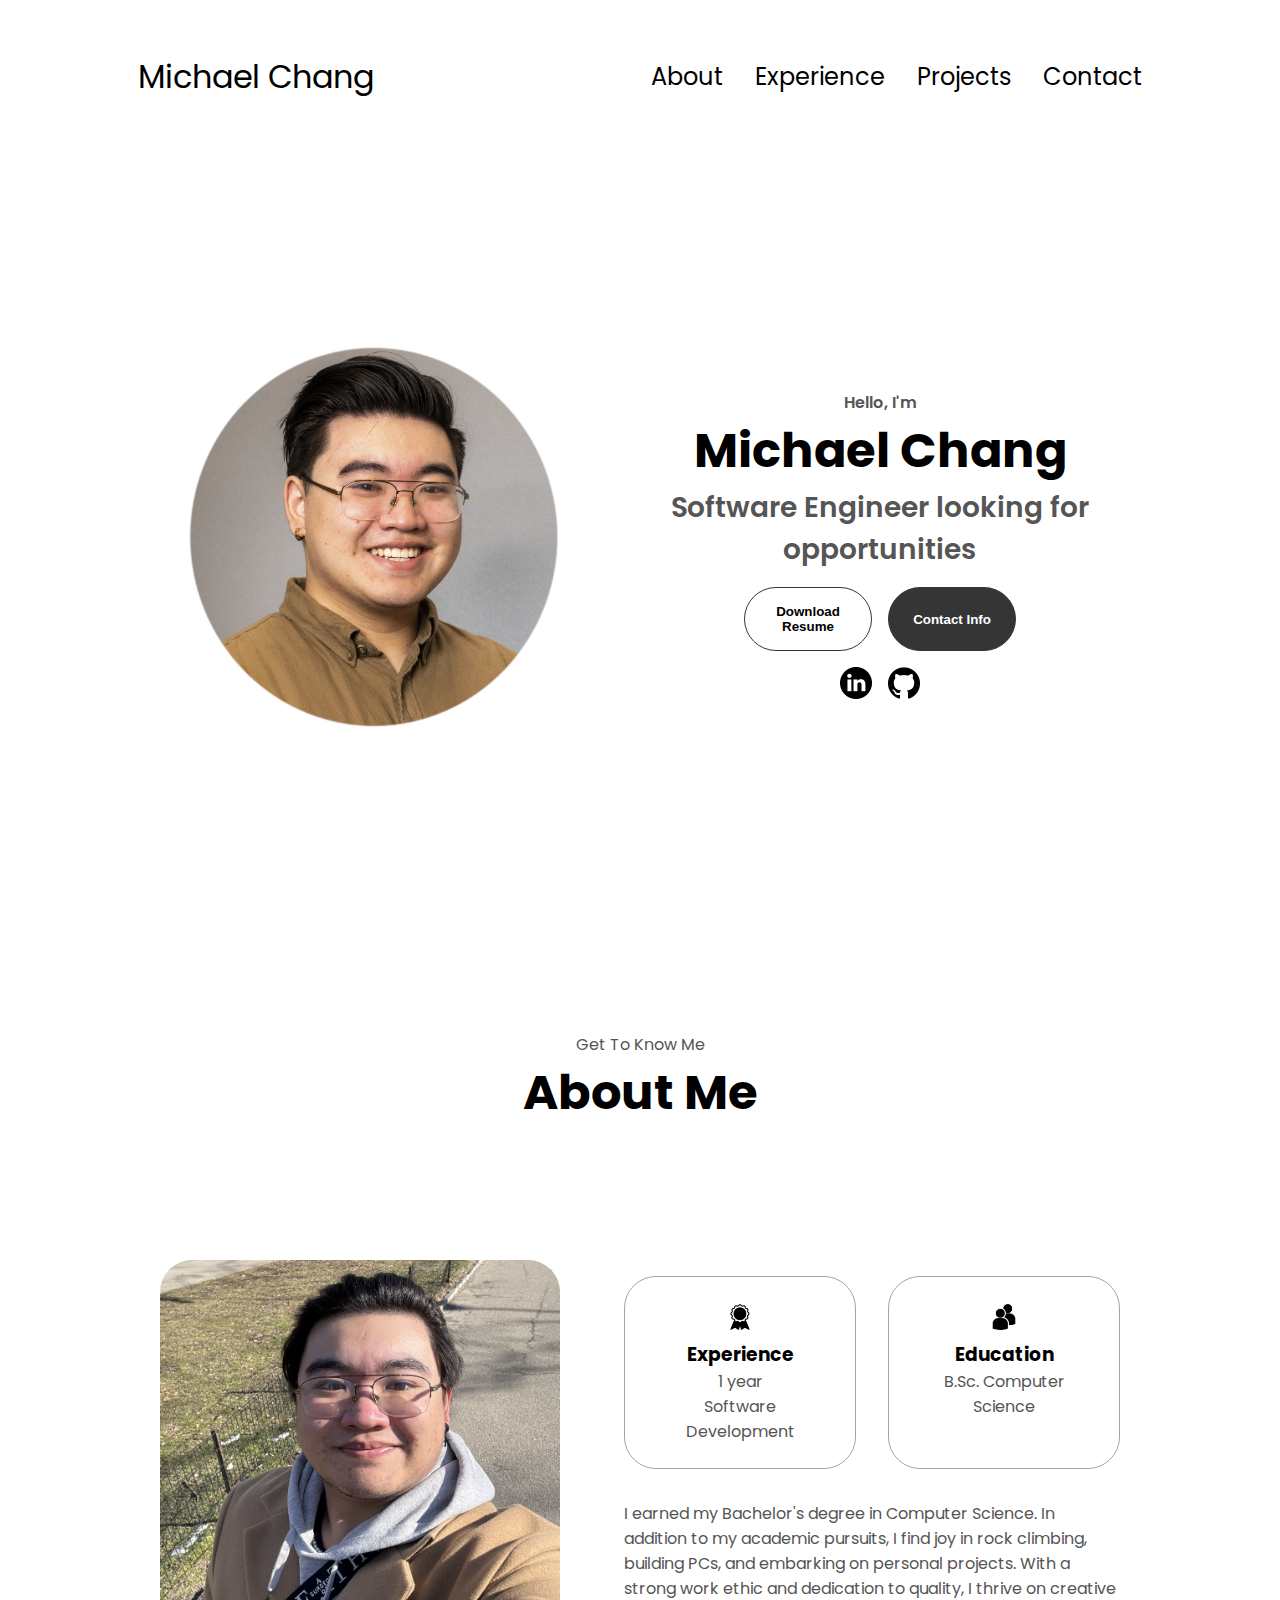
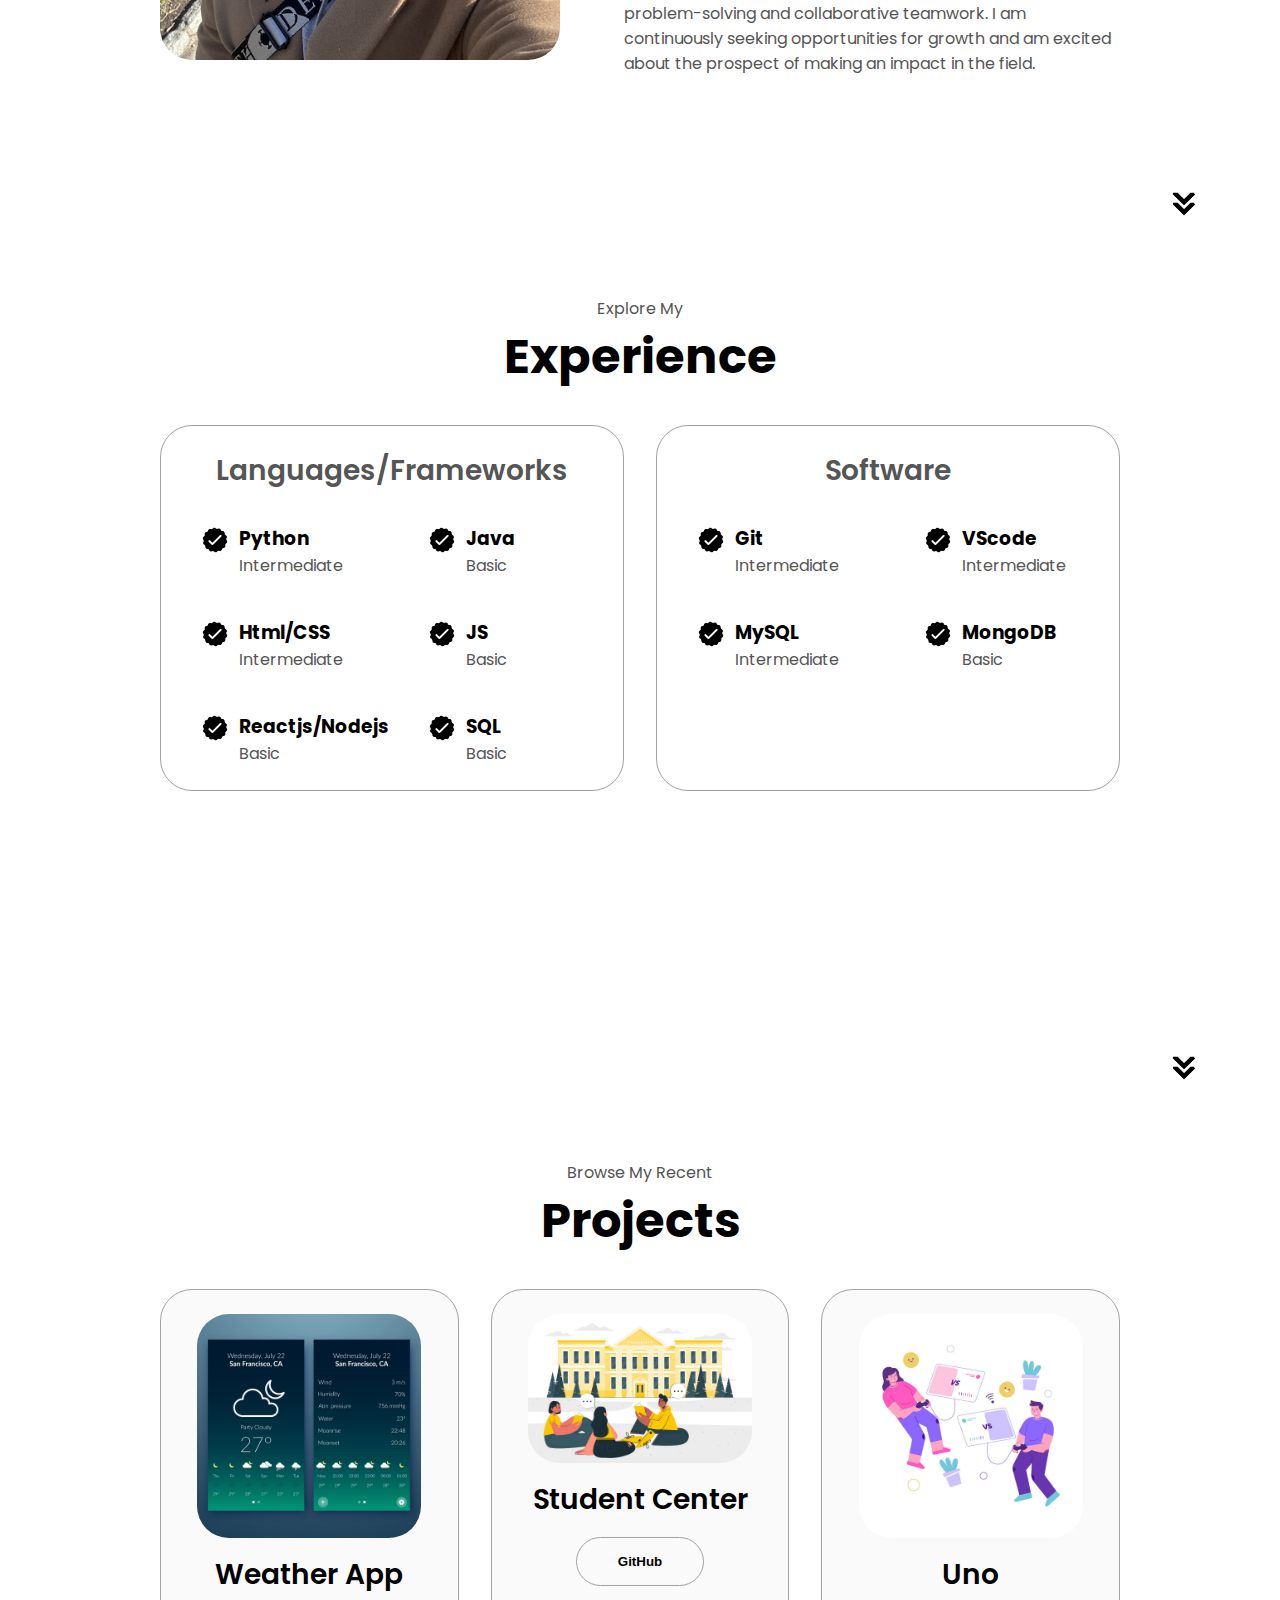
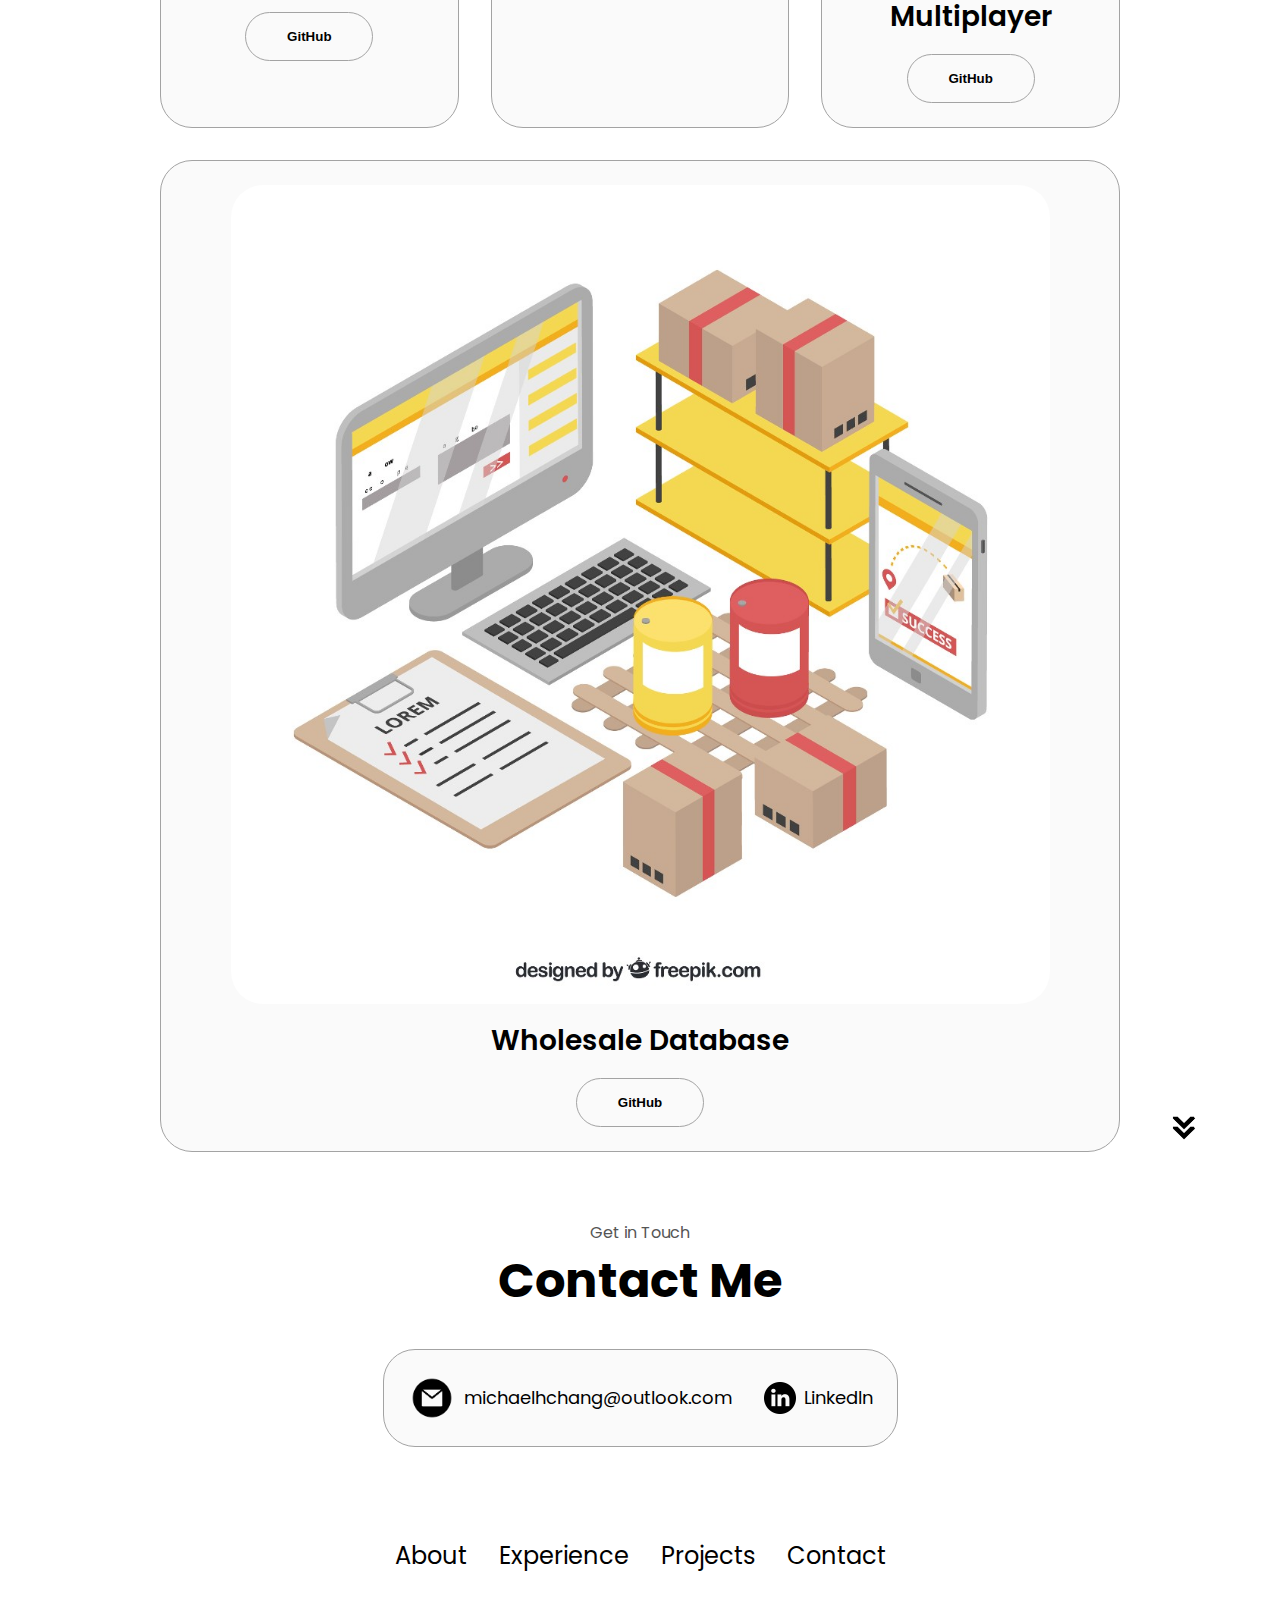
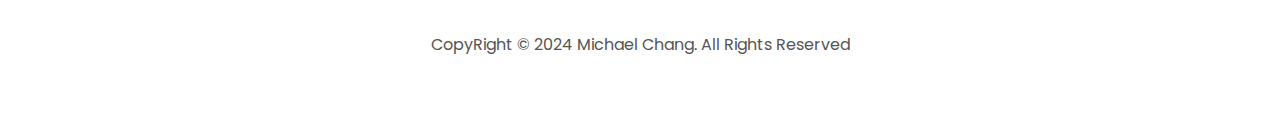
==== commit 4625a138: "adding media to make site look better" ====
--- a/index.html
+++ b/index.html
@@ -43,7 +43,7 @@
       </div>
     </nav>
     <section id="profile">
-      <div class="section__pic">
+      <div class="section__pic-container">
         <img src="./assets/newprofile.png" alt="Michael Chang Profile Pic " />
       </div>
       <div class="section__text">
@@ -83,7 +83,7 @@
       <p class="section__text__p1">Get To Know Me</p>
       <h1 class="title">About Me</h1>
       <div class="section-container">
-        <div class="section__pic">
+        <div class="section__pic-container">
           <img
             src="./assets/about-filler.png"
             alt="Profile picture"
@@ -116,7 +116,7 @@
           </div>
           <div class="text-container">
             <p>
-              I earned my Bachelor's degree in Computer Science in 2023. In
+              I earned my Bachelor's degree in Computer Science. In
               addition to my academic pursuits, I find joy in rock climbing,
               building PCs, and embarking on personal projects. With a strong
               work ethic and dedication to quality, I thrive on creative
--- a/style.css
+++ b/style.css
@@ -165,7 +165,7 @@
   height: 80vh;
 }
 
-.section__pic {
+.section__pic-container{
   display: flex;
   height: 400px;
   width: 400px;
--- a/mediaqueries.css
+++ b/mediaqueries.css
@@ -1,10 +1,103 @@
+@media screen and (max-width: 1400px) {
+  #profile {
+    height: 83vh;
+    margin-bottom: 6rem;
+  }
+  .about-containers {
+    flex-wrap: wrap;
+  }
+  #contact,
+  #projects {
+    height: fit-content;
+  }
+}
+
 @media screen and (max-width: 1200px) {
-    #desktop-nav {
-       display: none;
-        
-    }
-    #hamburger-nav{
-        display: flex;
+  #desktop-nav {
+    display: none;
+  }
+  #hamburger-nav {
+    display: flex;
+  }
+  #experience,
+  .experience-details-container {
+    margin-top: 2rem;
+  }
+  #profile,
+  .section-container {
+    display: block;
+  }
+  .arrow {
+    display: none;
+  }
+  section,
+  .section-container {
+    height: fit-content;
+  }
+  section {
+    margin: 0 5%;
+  }
+  .section__pic-container {
+    width: 275px;
+    height: 275px;
+    margin: 0 auto 2rem;
+  }
+  .about-containers {
+    margin-top: 0;
+  }
+}
 
-    }    
+@media screen and (max-width: 600px) {
+  #contact,
+  footer {
+    height: 40vh;
+  }
+  #profile {
+    height: 83vh;
+    margin-bottom: 0;
+  }
+  article {
+    font-size: 1rem;
+  }
+  footer nav {
+    height: fit-content;
+    margin-bottom: 2rem;
+  }
+  .about-containers,
+  .contact-info-upper-container,
+  .btn-container {
+    flex-wrap: wrap;
+  }
+  .contact-info-container {
+    margin: 0;
+  }
+  .contact-info-container p,
+  .nav-links li a {
+    font-size: 1rem;
+  }
+  .experience-sub-title {
+    font-size: 1.25rem;
+  }
+  .logo {
+    font-size: 1.5rem;
+  }
+  .nav-links {
+    flex-direction: column;
+    gap: 0.5rem;
+    text-align: center;
+  }
+  .section__pic-container {
+    width: auto;
+    height: 46vw;
+    justify-content: center;
+  }
+  .section__text__p2 {
+    font-size: 1.25rem;
+  }
+  .title {
+    font-size: 2rem;
+  }
+  .text-container {
+    text-align: justify;
+  }
 }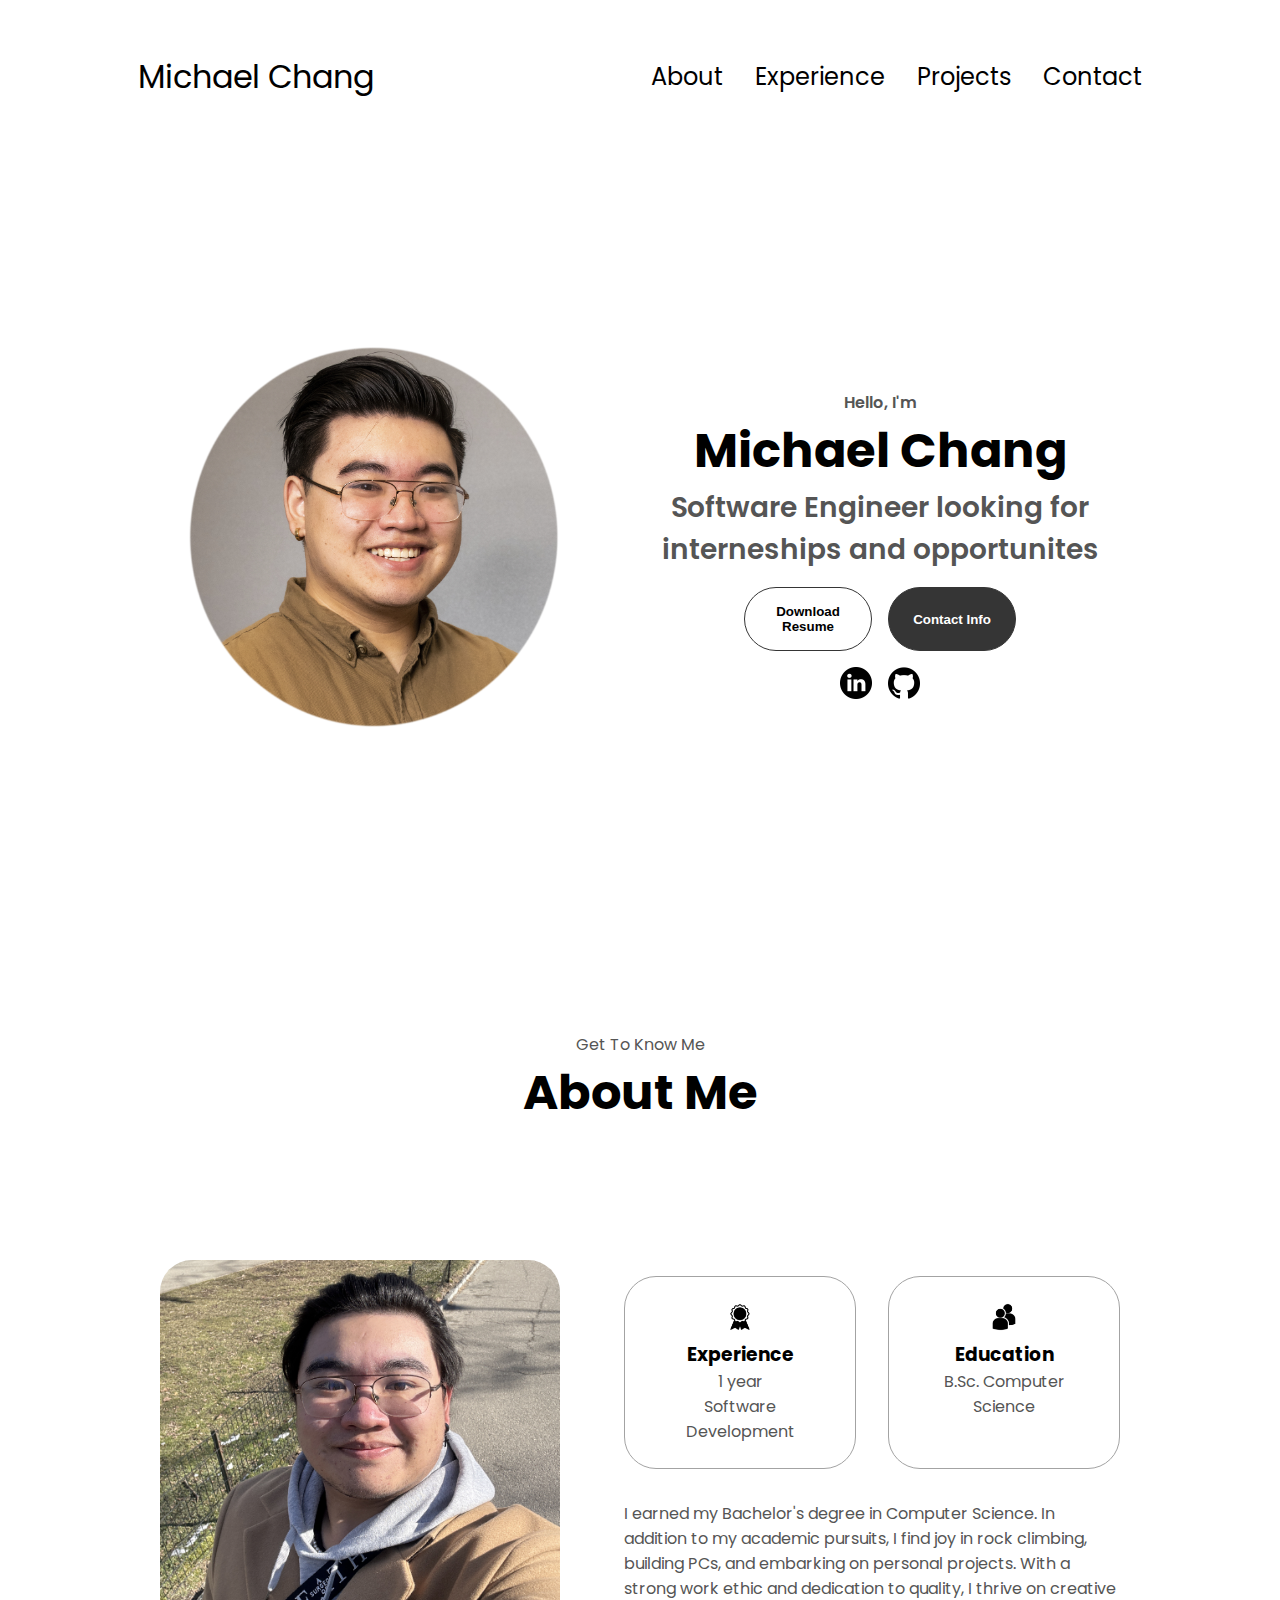
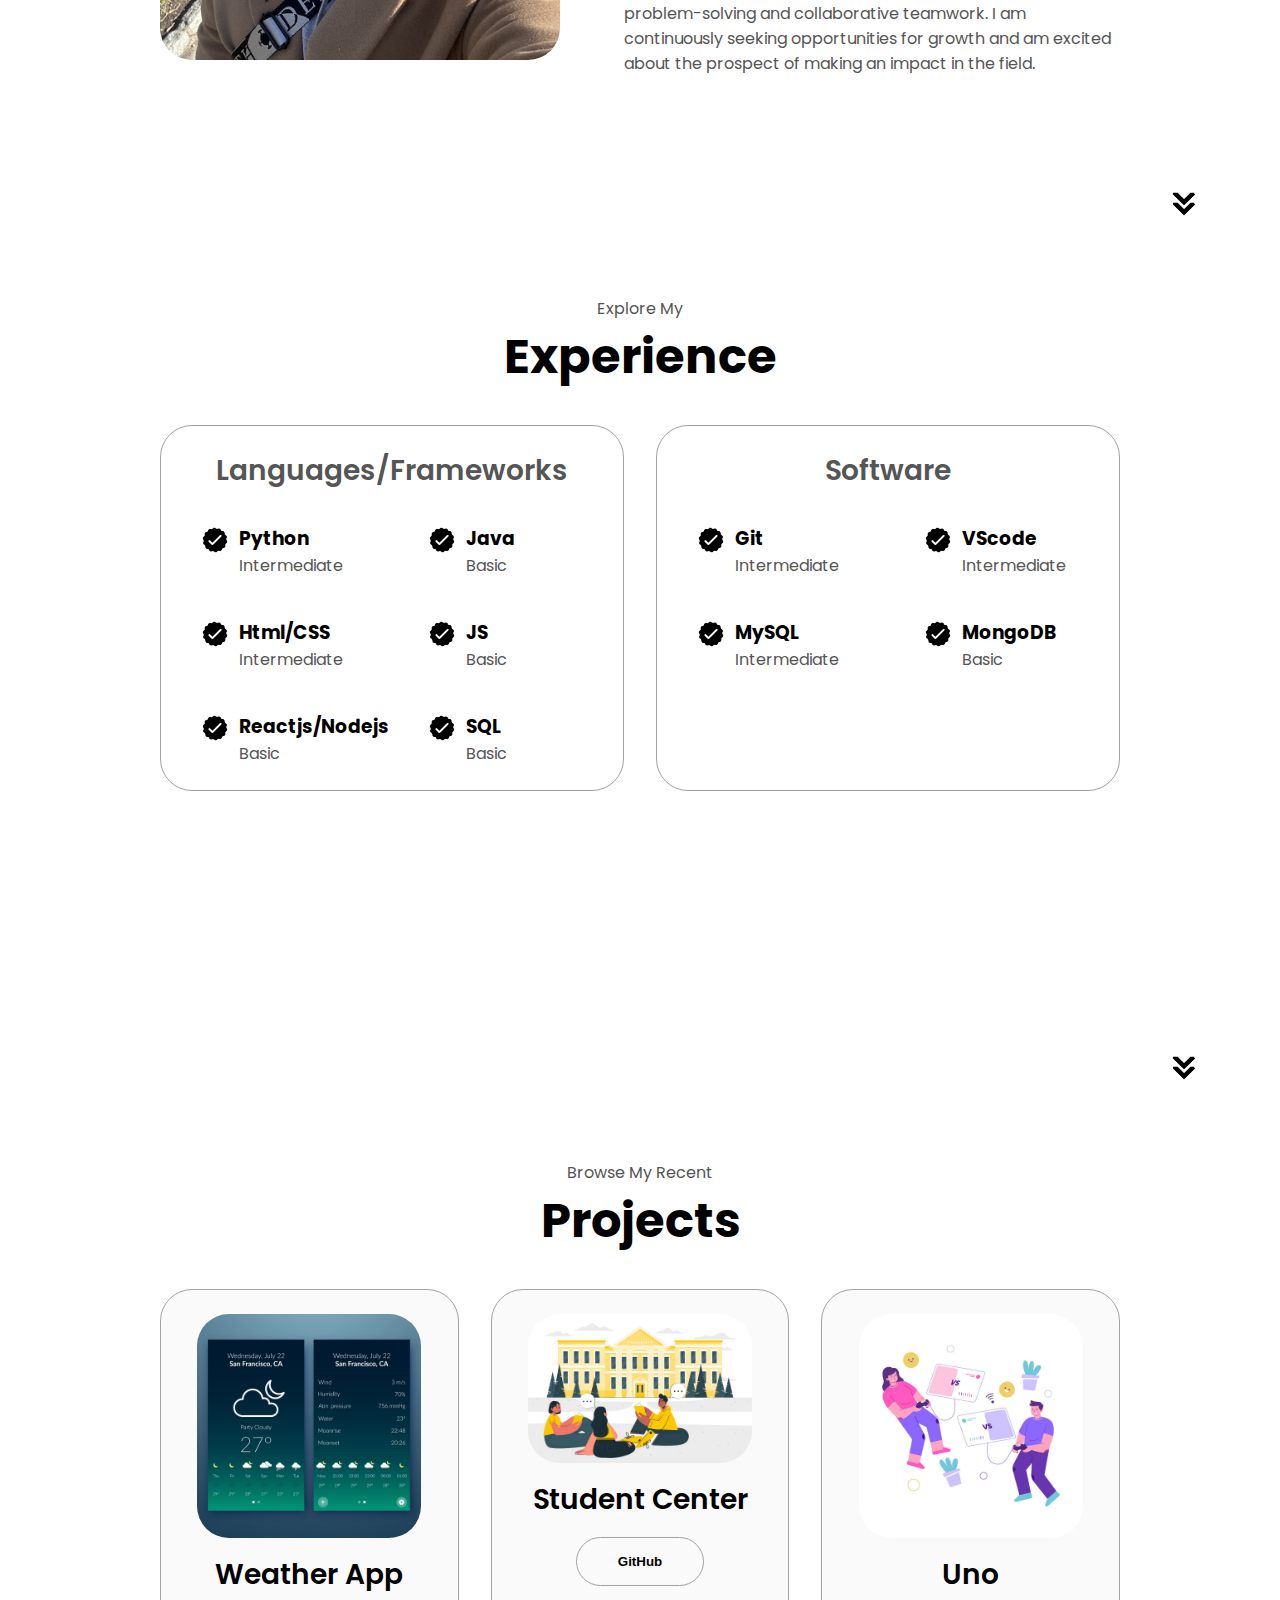
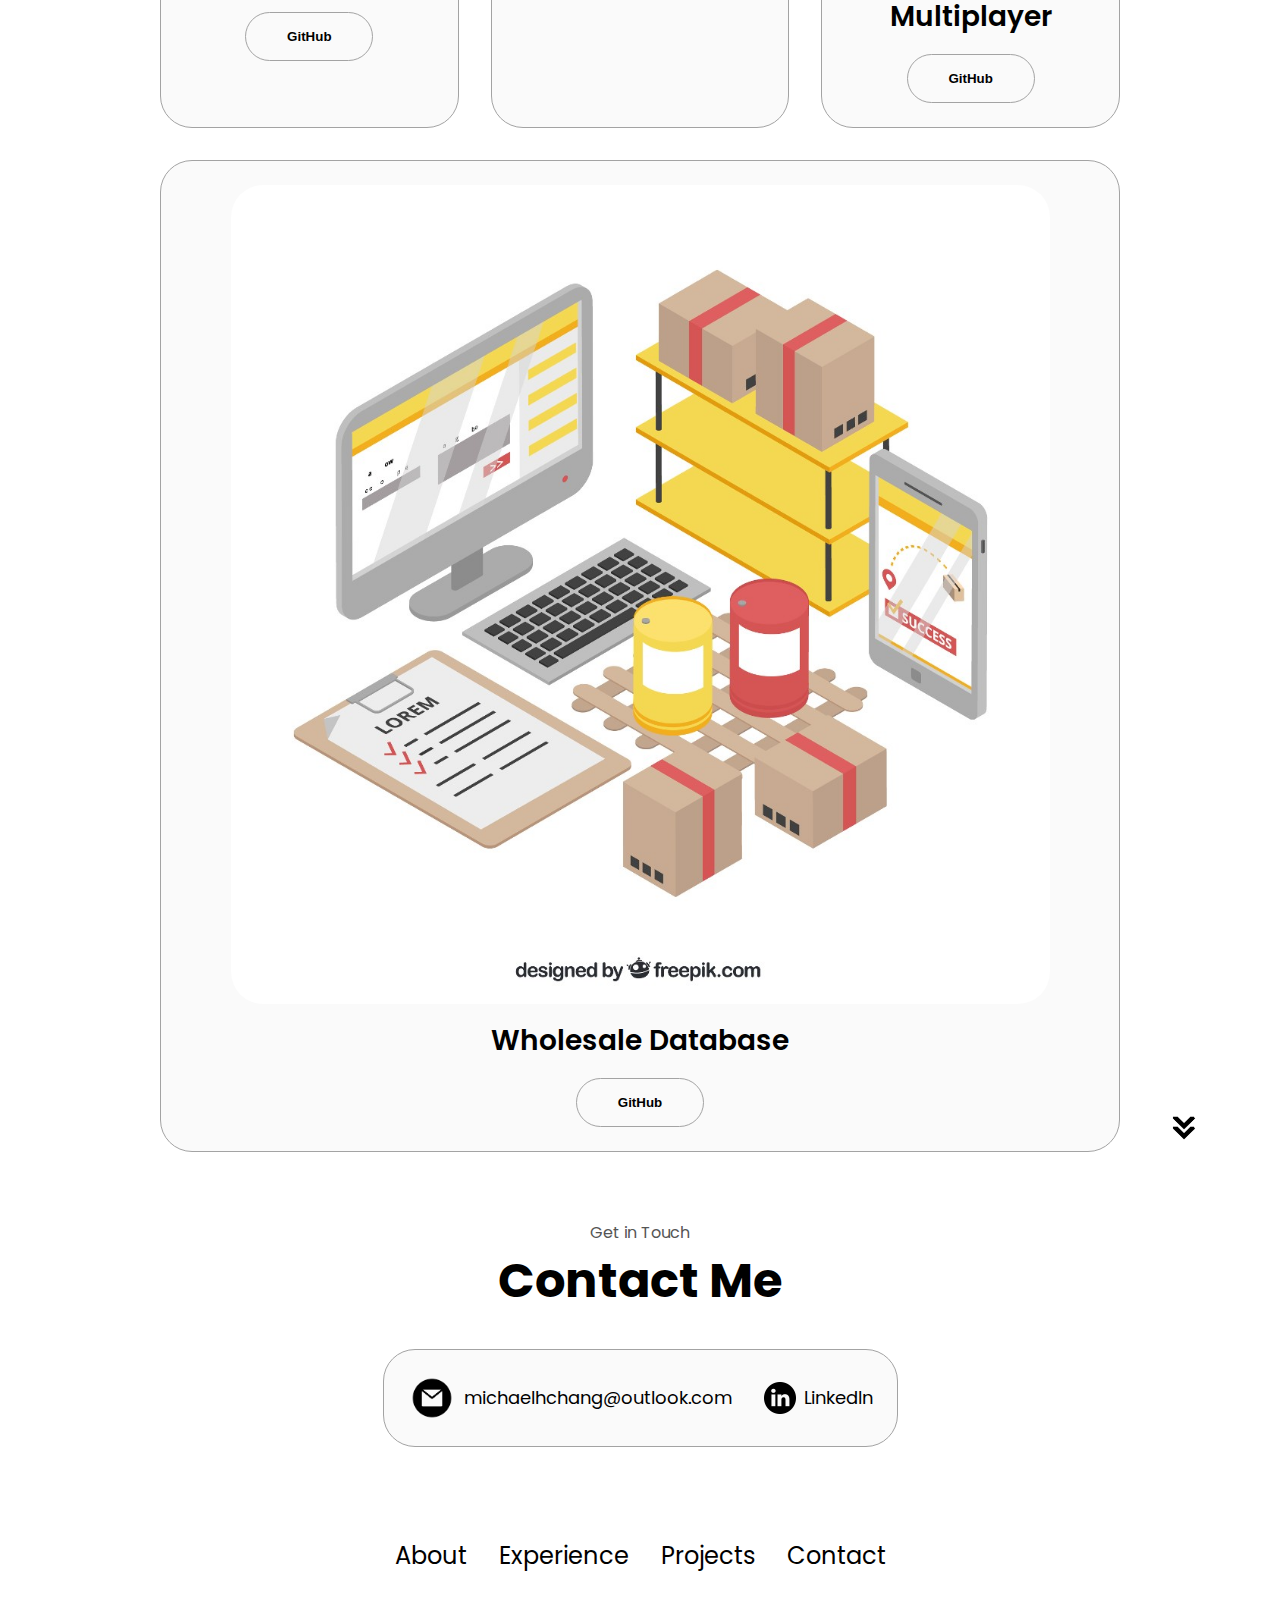
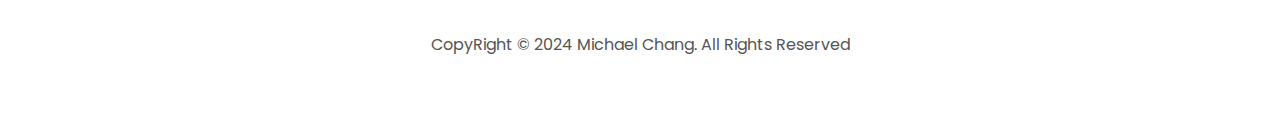
==== commit 1a02c6fd: "adding new infor for lookin for" ====
--- a/index.html
+++ b/index.html
@@ -50,7 +50,7 @@
         <p class="section__test_p1">Hello, I'm</p>
         <h1 class="title">Michael Chang</h1>
         <p class="section__text__p2">
-          Software Engineer looking for opportunities
+          Software Engineer looking for interneships and opportunites 
         </p>
         <div class="btn-container">
           <button
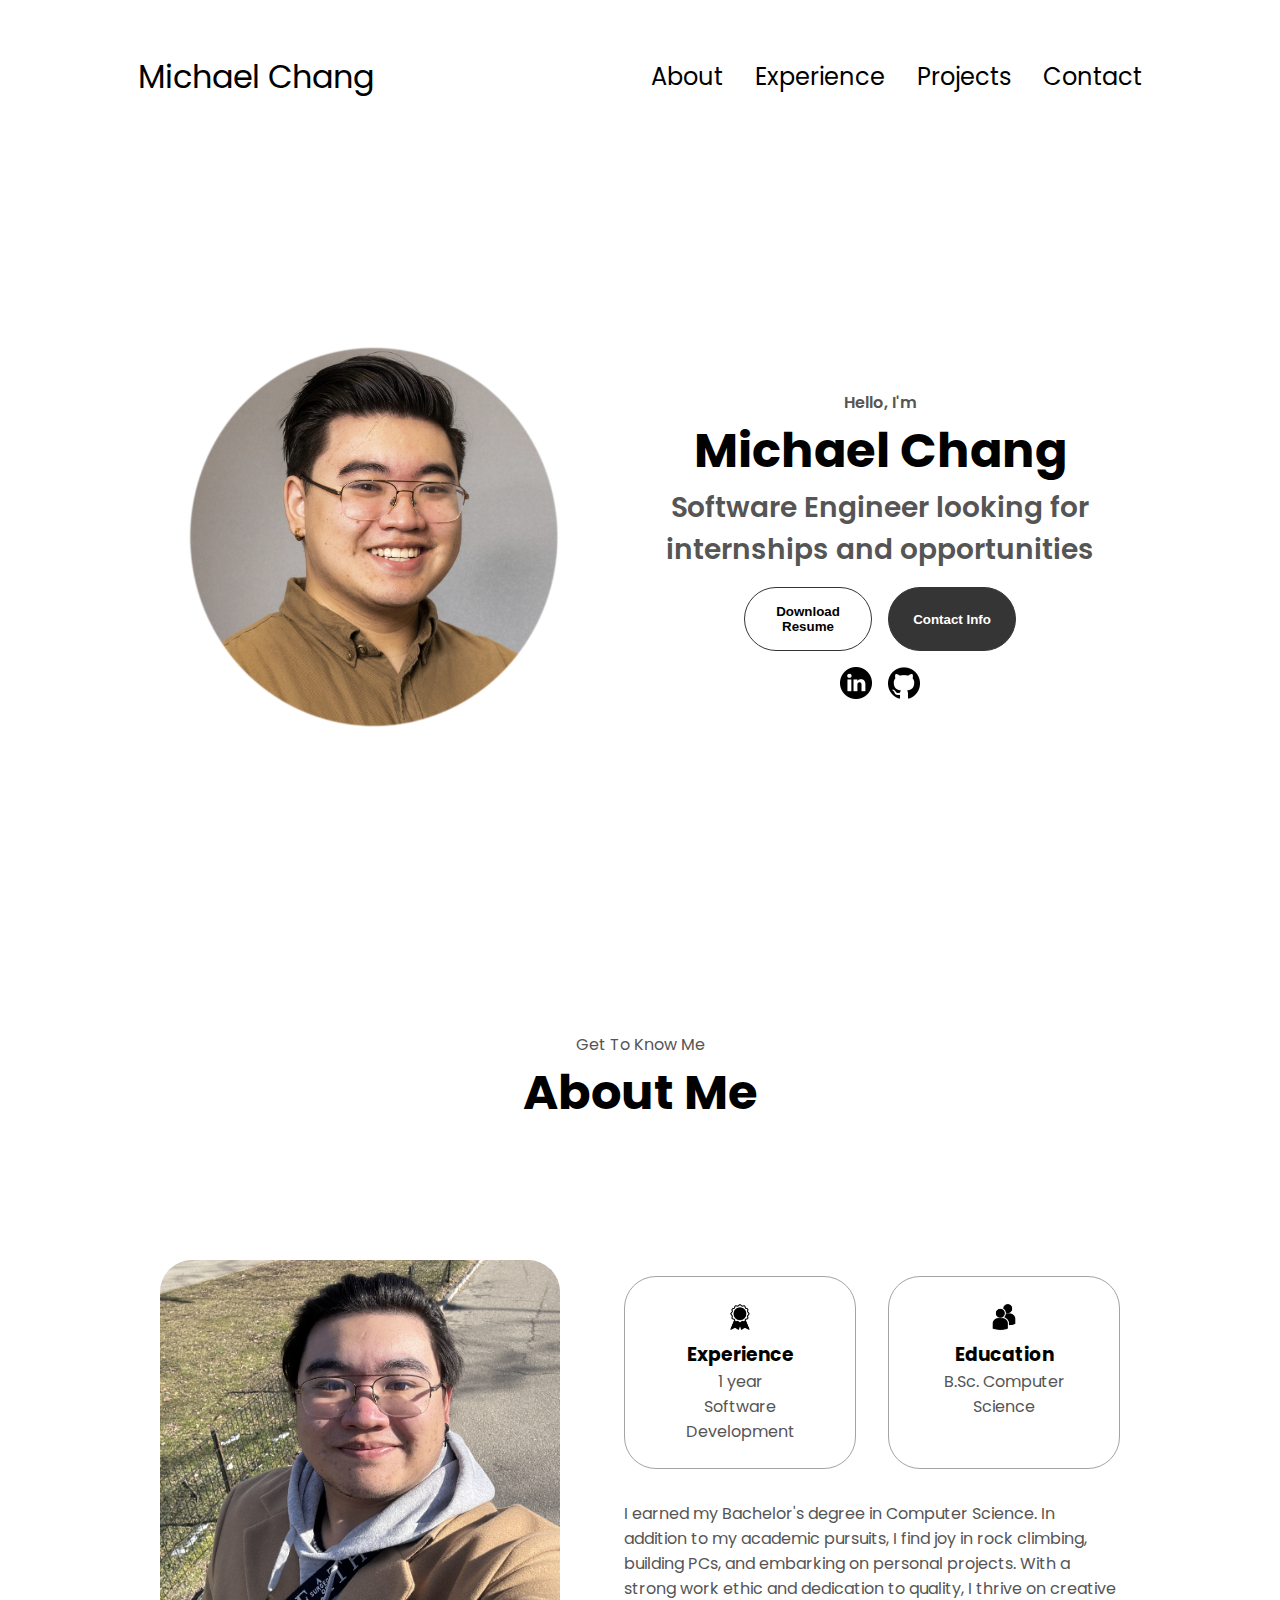
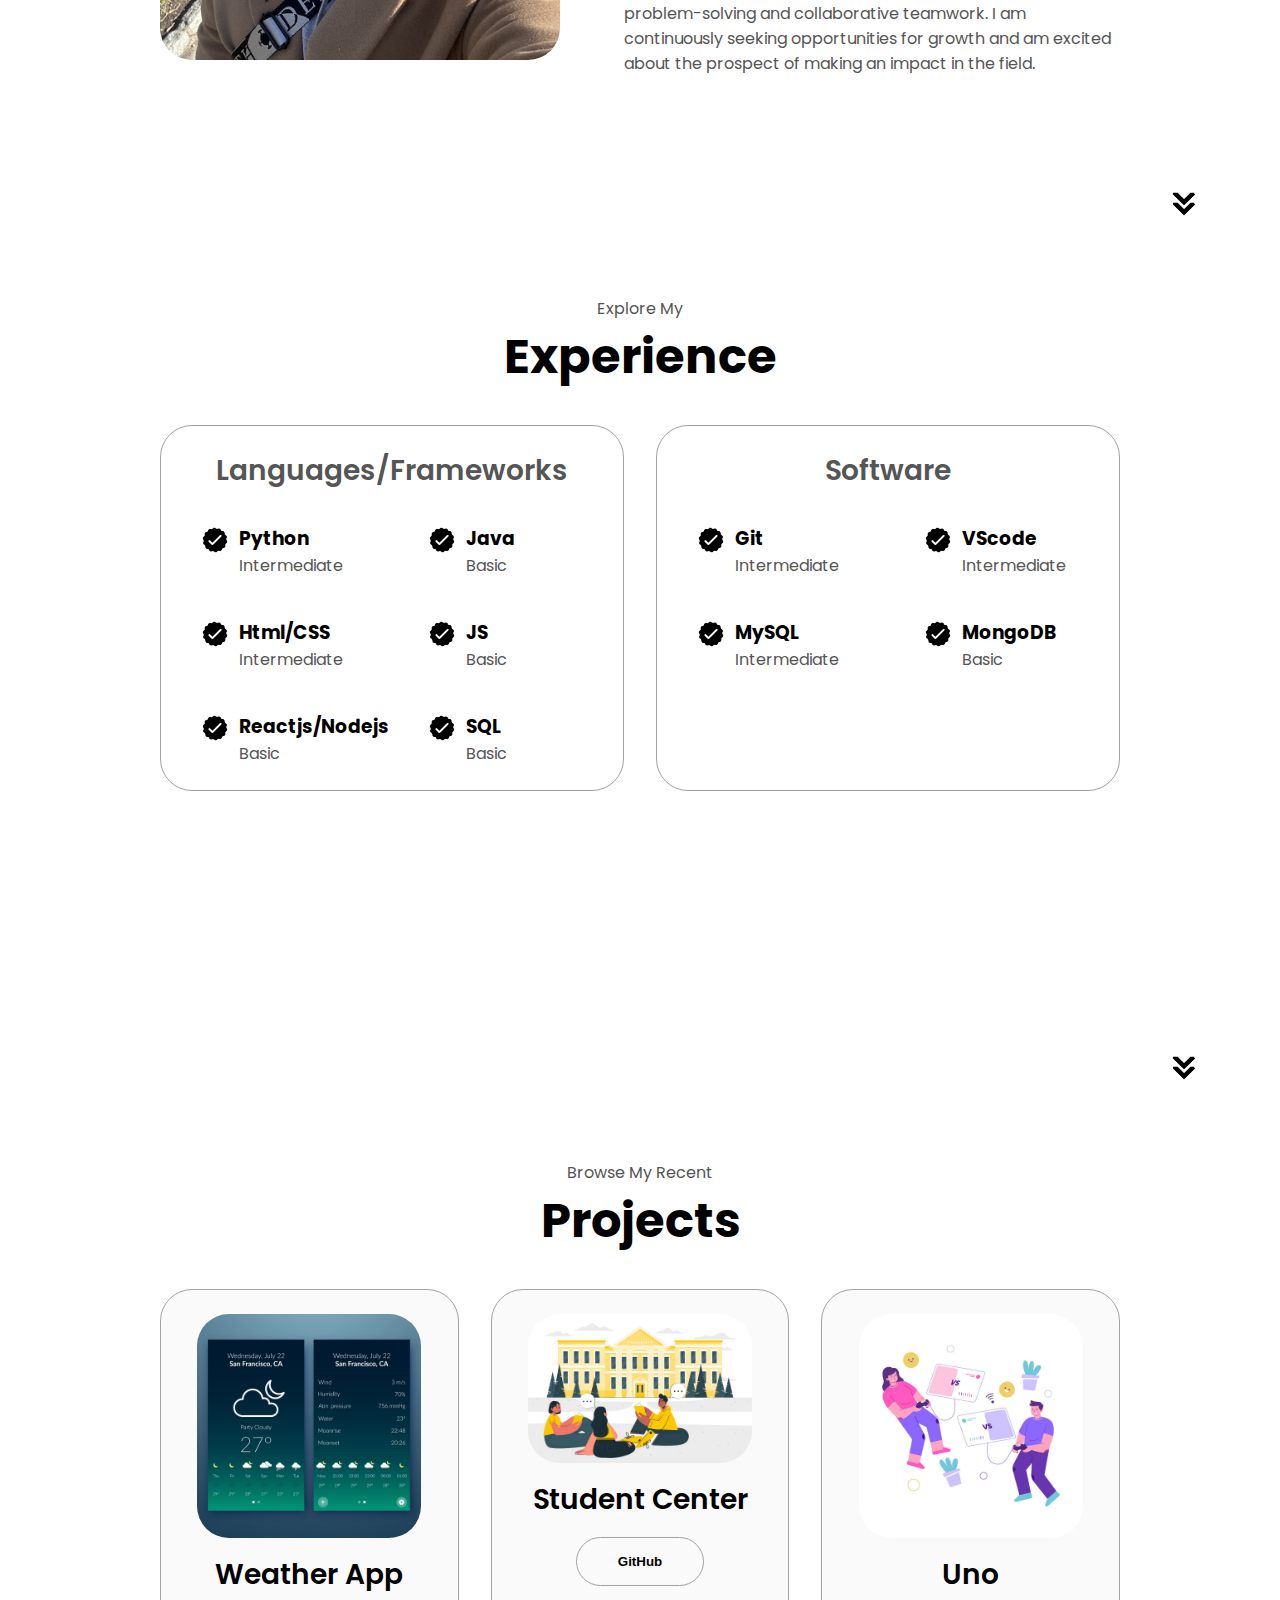
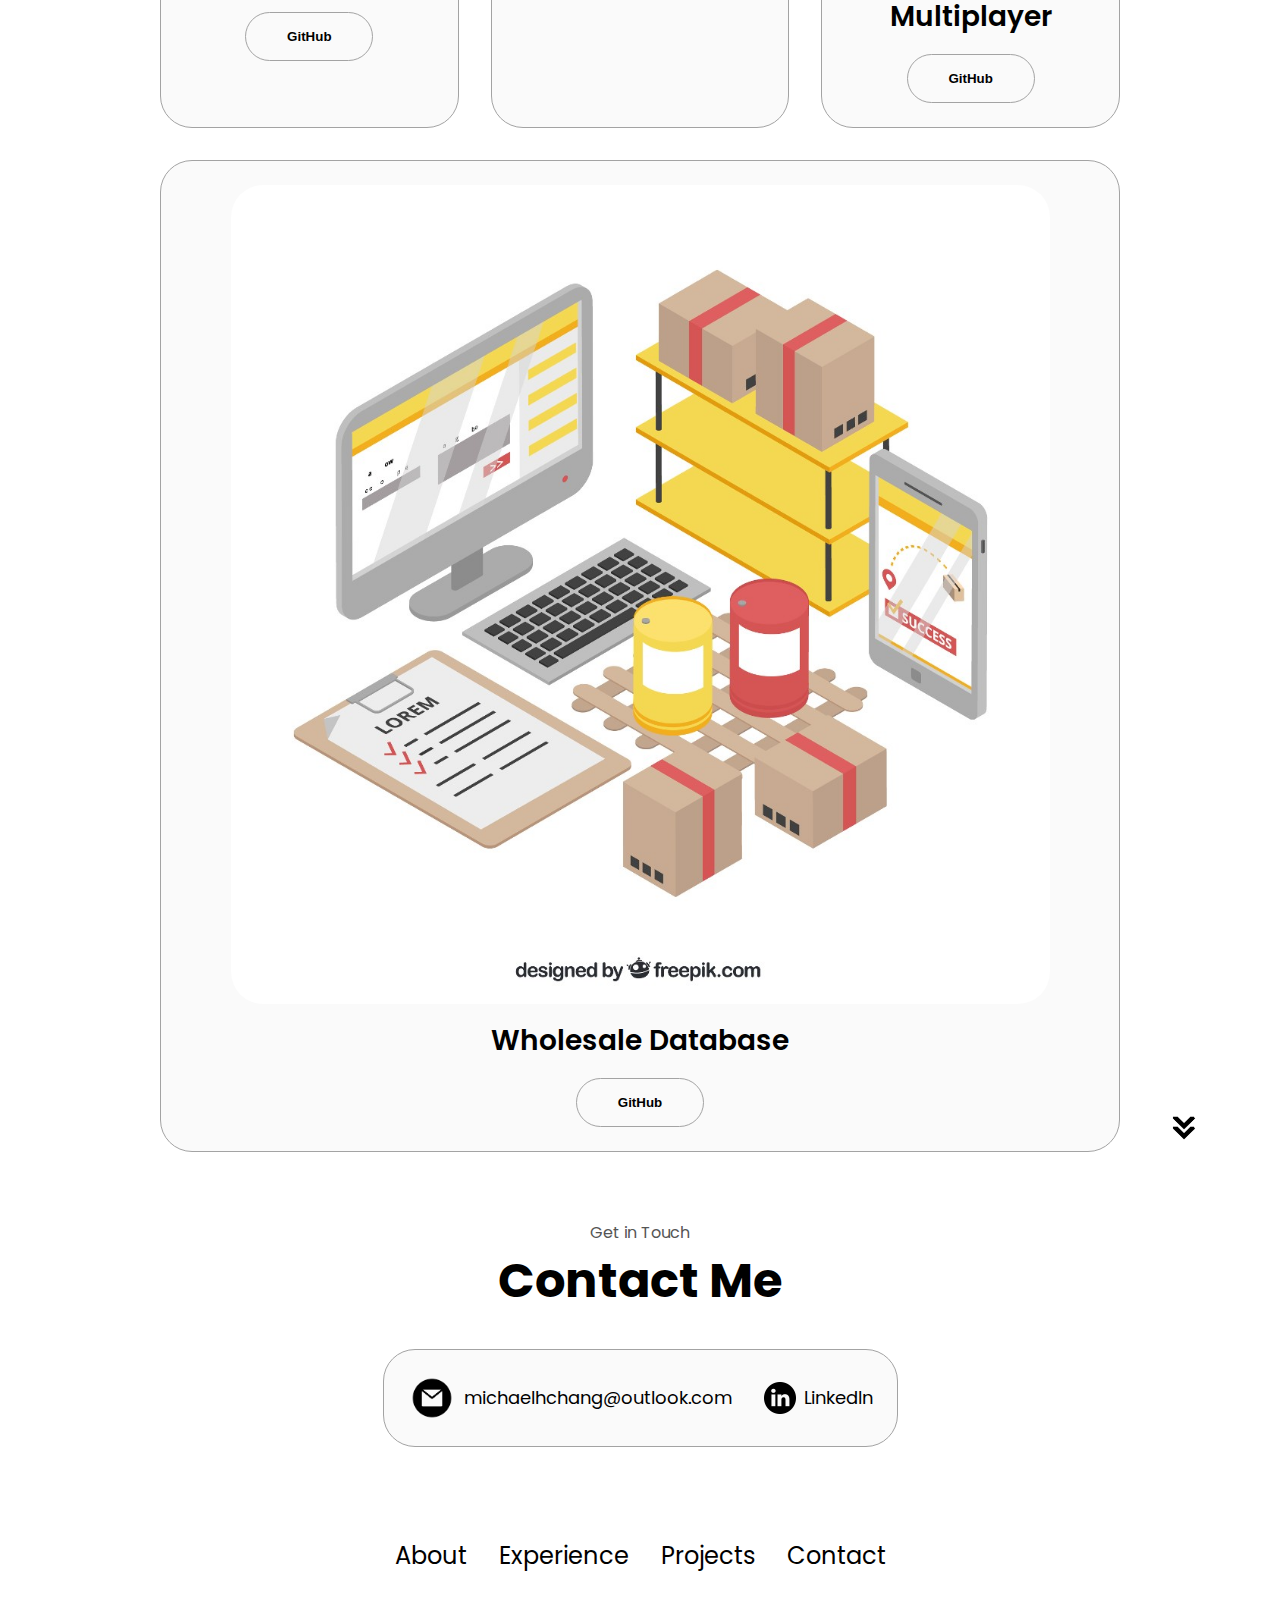
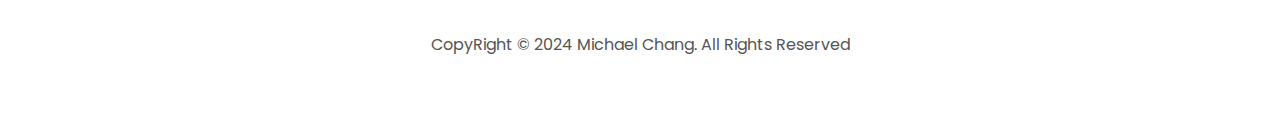
==== commit f28cbab9: "fixing gramar" ====
--- a/index.html
+++ b/index.html
@@ -50,7 +50,7 @@
         <p class="section__test_p1">Hello, I'm</p>
         <h1 class="title">Michael Chang</h1>
         <p class="section__text__p2">
-          Software Engineer looking for interneships and opportunites 
+          Software Engineer looking for internships and opportunities 
         </p>
         <div class="btn-container">
           <button
